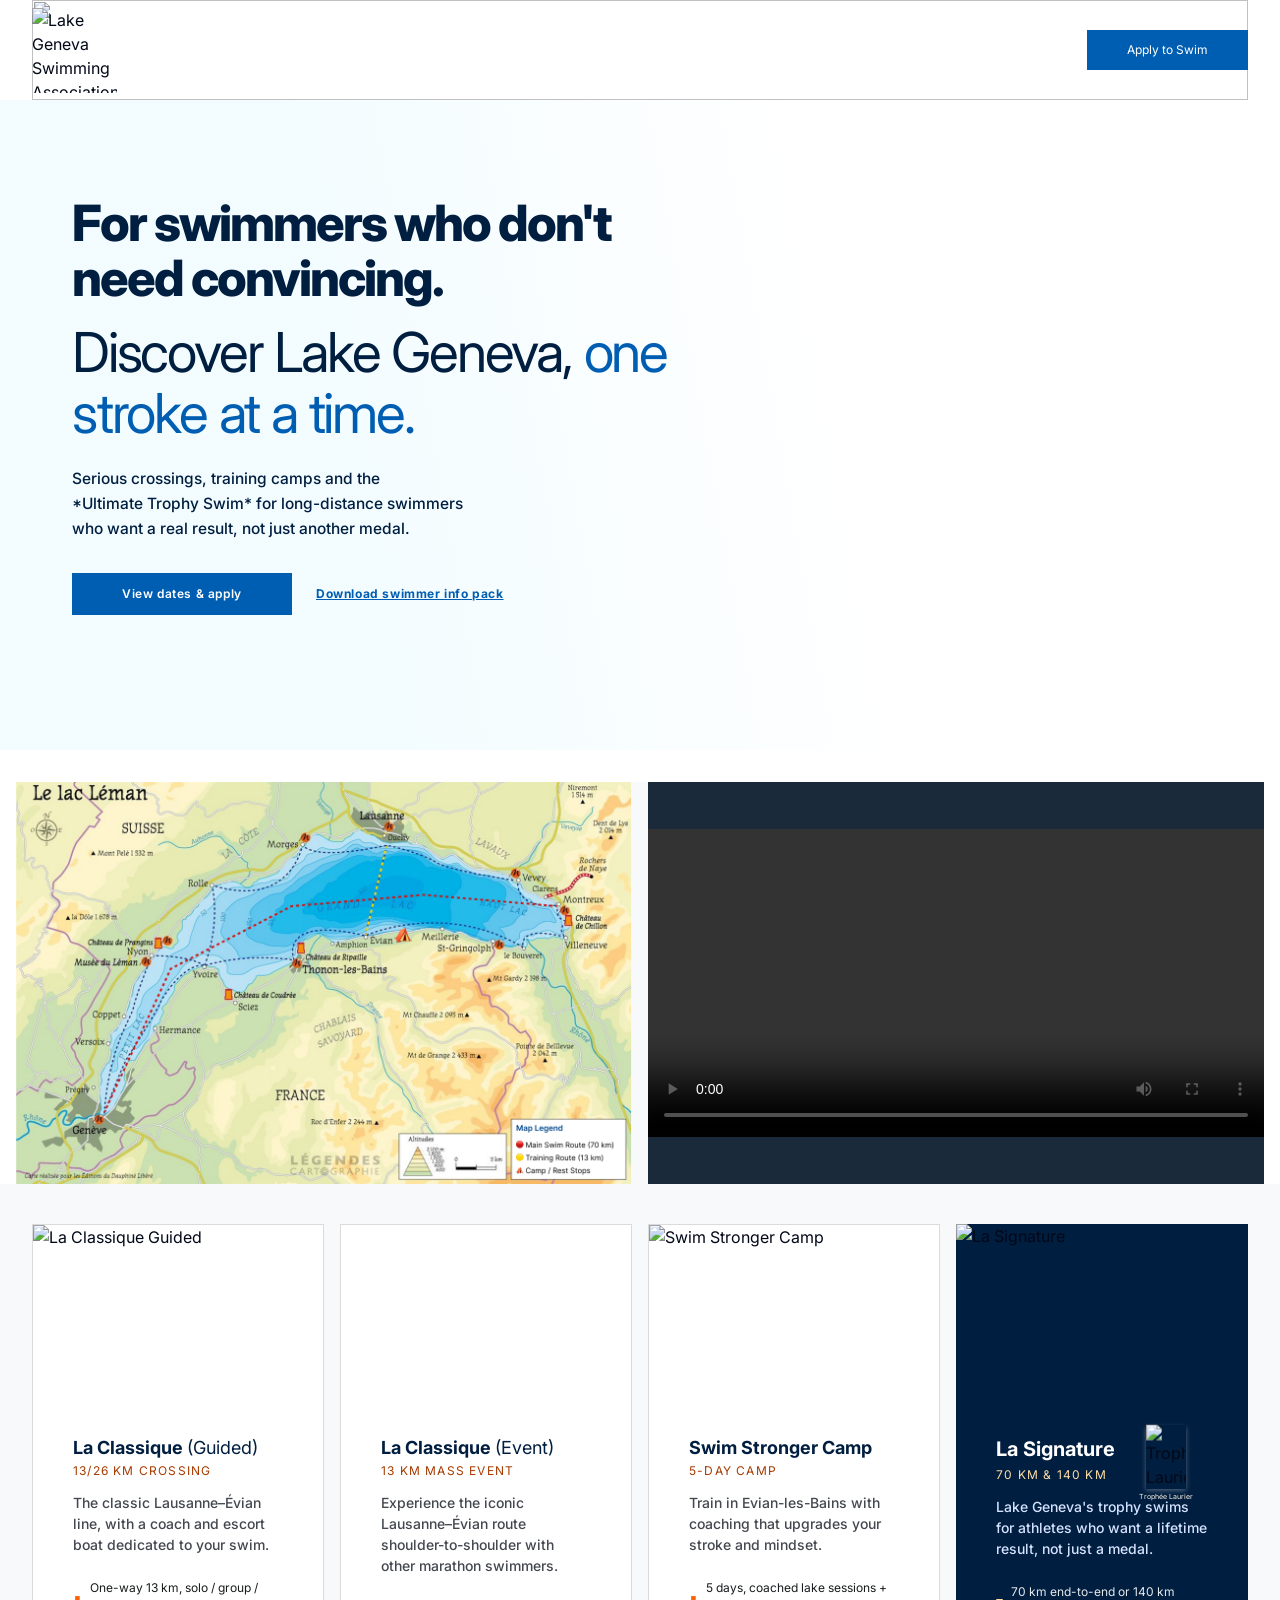
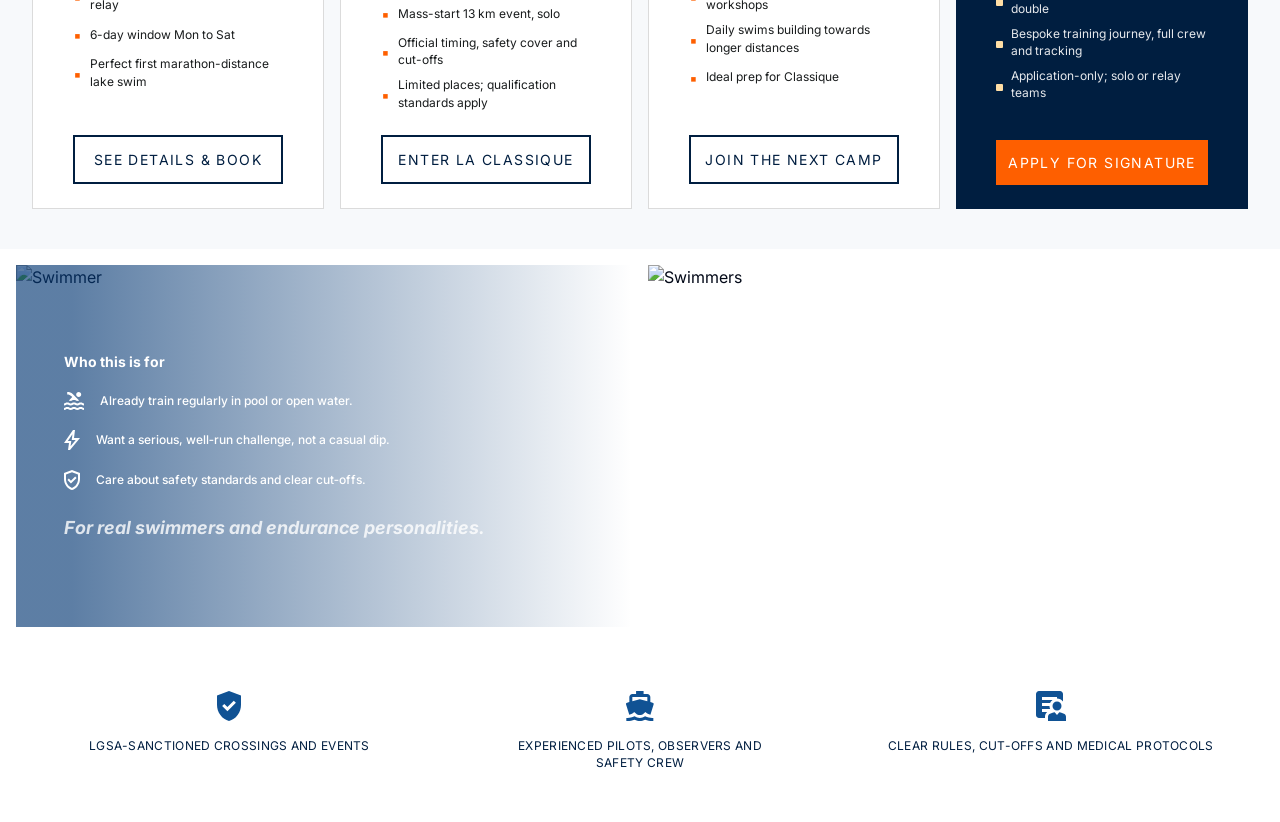
==== Landing Page 2/index.html @ cb20d9d4 "Add files via upload This commit includes all related files and assets to 2nd Landing page." ====
<!DOCTYPE html>
<html lang="en">

<head>
    <meta charset="UTF-8">
    <meta name="viewport" content="width=device-width, initial-scale=1.0">
    <title>Landing Page 2</title>
    <link rel="stylesheet" href="style.css">
</head>

<body>
    <div id="root">
        <div role="region" aria-label="Notifications (F8)" tabindex="-1" style="pointer-events: none;">
            <ol tabindex="-1"
                class="fixed top-0 z-[100] flex max-h-screen w-full flex-col-reverse p-4 sm:bottom-0 sm:right-0 sm:top-auto sm:flex-col md:max-w-[420px]">
            </ol>
        </div>
        <section aria-label="Notifications alt+T" tabindex="-1" aria-live="polite" aria-relevant="additions text"
            aria-atomic="false"></section>
        <div class="font-inter min-h-screen bg-white"
            style="font-family: Inter, -apple-system, Roboto, Helvetica, sans-serif;">
            <header class="relative h-[100px] overflow-hidden header_main"><img
                    src="https://api.builder.io/api/v1/image/assets/TEMP/c23f7e8172fa2a5ea082ec764eb03c2306e6fa22?width=2560"
                    alt="" class="absolute inset-0 w-full h-full object-cover object-center">
                <div class="relative z-10 h-full max-w-[1280px] mx-auto flex items-center justify-between"><img
                        src="https://api.builder.io/api/v1/image/assets/TEMP/f5c1843435f9fef159a7f1d1badbec2db15dd271?width=170"
                        alt="Lake Geneva Swimming Association" class="h-[85px] w-[85px] object-contain"><a href="#apply"
                        class="bg-[#005EB2] text-white text-xs font-normal px-6 py-3 inline-flex items-center justify-center hover:bg-[#004a8f] transition-colors apply_to_swim_button">Apply
                        to Swim</a></div>
            </header>
            <section class="relative overflow-hidden section_main">
                <!-- <img
                    src="https://api.builder.io/api/v1/image/assets/TEMP/d6a43cac37138cd46c326608f027eb042fee2b43?width=2564"
                    alt="" class="absolute inset-0 w-full h-full object-cover object-center"> -->
                <div class="absolute inset-0 section_main_gradient">
                </div>
                <div
                    class="relative z-10 max-w-[1280px] mx-right-auto px-6 sm:px-10 h-full flex flex-col justify-center py-16">
                    <div class="max-w-[620px]">
                        <h1 class="text-[#001E40] font-extrabold leading-[1.1] tracking-[-0.04em] mb-4 top_heading">For swimmers who don't need convincing.</h1>
                        <h2 class="font-normal leading-[1.1] tracking-[-0.04em] mb-6 top_header_02"
                            ><span class="text-[#001E40]">Discover Lake
                                Geneva,
                            </span><span class="text-[#005EB2]">one stroke at a time.</span></h2>
                        <p class="text-[#001E40] font-medium leading-[1.6] max-w-[576px] mb-8 top_heading_03">Serious crossings, training camps and the <br>
                            *Ultimate Trophy Swim* for long-distance swimmers <br> who want a real result, not just another
                            medal.</p>
                        <div class="flex flex-wrap items-center gap-x-6 gap-y-3 top_heading_04"><a href="#events"
                                class="bg-[#005EB2] text-white font-semibold tracking-[0.05em] text-[14px] px-12 py-3 inline-flex items-center justify-center hover:bg-[#004a8f] transition-colors veiw_date_button"
                                >View dates &amp; apply</a><a href="#info"
                                class="text-[#005EB2] font-bold text-[14px] tracking-[0.05em] underline hover:text-[#004a8f] transition-colors">Download
                                swimmer info pack</a></div>
                    </div>
                </div>
            </section>
            <section class="bg-[#F7F9FB] section_02">
                <div class="grid grid-cols-1 md:grid-cols-2 section_02_box">
                    <div class="relative overflow-hidden section_03" style="aspect-ratio: 112 / 73;">
                        <!-- <img
                            src="https://api.builder.io/api/v1/image/assets/TEMP/05bf68c39da40cdcd722cc5c41c38d37e66b6e35?width=1252"
                            alt="Lake Geneva map" class="w-full h-full object-cover"> -->
                        <!-- <div class="absolute bottom-4 right-4 bg-white p-2 text-[8px] leading-[1.6]">
                            <p class="text-[#00478D] font-semibold text-[8px] mb-0.5">Map Legend</p>
                            <p class="text-black text-[8px]">🔴 Main Swim Route (70 km) 🟡 Training Route (13 km) ⛺ Camp
                                / Rest Stops</p>
                        </div> -->
                    </div>
                    <div class="relative overflow-hidden bg-[#1a2a3a]" style="aspect-ratio: 112 / 73;">
                        <!-- <img
                            src="https://api.builder.io/api/v1/image/assets/TEMP/373e9d958acbe3883fe460c0f4a76512f4ee4ae2?width=1256"
                            alt="Video preview" class="w-full h-full object-cover opacity-70"> -->
                        <div class="absolute inset-0 flex items-center justify-center">
                            <video controls width="100%;">
                                <source src="DJI_0004.MP4" type="video/mp4">
                                Your browser does not support video.
                            </video>
                            <!-- <p class="text-white text-xs">video will get uploaded here</p> -->
                        </div>
                    </div>
                </div>
            </section>
            <section id="events" class="bg-[#F7F9FB] py-10 px-4 sm:px-6 lg:px-8">
                <div class="max-w-[1280px] mx-auto grid grid-cols-1 sm:grid-cols-2 lg:grid-cols-4 gap-4">
                    <div class="bg-white border border-[#DBDBDB] flex flex-col">
                        <div class="overflow-hidden" style="height: 192px;"><img
                                src="https://api.builder.io/api/v1/image/assets/TEMP/be0907ba014fb3b227835b7de31dc0f5631b23ae?width=560"
                                alt="La Classique Guided" class="w-full h-full object-cover"></div>
                        <div class="flex flex-col flex-1 px-6 pt-5 pb-0">
                            <h3 class="text-[#001E40] text-[20px] leading-[1.56] mb-1"><span class="font-bold">La
                                    Classique </span><span class="font-normal">(Guided) </span></h3>
                            <p class="text-[#A63B00] text-[12px] font-normal tracking-[0.1em] uppercase mb-3">13/26 KM
                                CROSSING</p>
                            <p class="text-[#43474F] text-[16px] font-medium leading-[1.5] mb-6">The classic
                                Lausanne–Évian line, with a coach and escort boat dedicated to your swim.</p>
                            <ul class="space-y-2 mb-0">
                                <li class="flex items-start gap-2 items-center"><span
                                        class="text-[#FE5F00] mt-0.5 shrink-0">▪</span><span
                                        class="text-[#191C1D] text-[14px] leading-[1.43]">One-way 13 km, solo / group /
                                        relay</span></li>
                                <li class="flex items-start gap-2 items-center"><span
                                        class="text-[#FE5F00] mt-0.5 shrink-0">▪</span><span
                                        class="text-[#191C1D] text-[14px] leading-[1.43]">6-day window Mon to Sat</span>
                                </li>
                                <li class="flex items-start gap-2 items-center"><span
                                        class="text-[#FE5F00] mt-0.5 shrink-0">▪</span><span
                                        class="text-[#191C1D] text-[14px] leading-[1.43]">Perfect first
                                        marathon-distance lake swim</span></li>
                            </ul>
                        </div>
                        <div class="px-6 pb-6 pt-6"><button
                                class="w-full border-2 border-[#001E40] text-[#001E40] text-[16px] tracking-[0.1em] uppercase py-3 hover:bg-[#001E40] hover:text-white transition-colors">SEE
                                DETAILS &amp; BOOK</button></div>
                    </div>
                    <div class="bg-white border border-[#DBDBDB] flex flex-col">
                        <div class="overflow-hidden container_02" style="height: 192px;">
                            <!-- <img
                                src="https://api.builder.io/api/v1/image/assets/TEMP/f4f9b4a93ed0b3f85eaea2b04da21d13ee7114ec?width=560"
                                alt="La Classique Event" class="w-full h-full object-cover"> -->
                        </div>
                        <div class="flex flex-col flex-1 px-6 pt-5 pb-0">
                            <h3 class="text-[#001E40] text-[20px] leading-[1.56] mb-1"><span class="font-bold">La
                                    Classique </span><span class="font-normal">(Event)</span></h3>
                            <p class="text-[#A63B00] text-[12px] font-normal tracking-[0.1em] uppercase mb-3">13 KM MASS
                                EVENT</p>
                            <p class="text-[#43474F] text-[16px] font-medium leading-[1.5] mb-6">Experience the iconic
                                Lausanne–Évian route shoulder-to-shoulder with other marathon swimmers.</p>
                            <ul class="space-y-2 mb-0">
                                <li class="flex items-start gap-2 items-center"><span
                                        class="text-[#FE5F00] mt-0.5 shrink-0">▪</span><span
                                        class="text-[#191C1D] text-[14px] leading-[1.43]">Mass-start 13 km event,
                                        solo</span></li>
                                <li class="flex items-start gap-2 items-center"><span
                                        class="text-[#FE5F00] mt-0.5 shrink-0">▪</span><span
                                        class="text-[#191C1D] text-[14px] leading-[1.43]">Official timing, safety cover
                                        and cut-offs</span></li>
                                <li class="flex items-start gap-2 items-center"><span
                                        class="text-[#FE5F00] mt-0.5 shrink-0">▪</span><span
                                        class="text-[#191C1D] text-[14px] leading-[1.43]">Limited places; qualification
                                        standards apply</span></li>
                            </ul>
                        </div>
                        <div class="px-6 pb-6 pt-6"><button
                                class="w-full border-2 border-[#001E40] text-[#001E40] text-[16px] tracking-[0.1em] uppercase py-3 hover:bg-[#001E40] hover:text-white transition-colors">ENTER
                                LA CLASSIQUE</button></div>
                    </div>
                    <div class="bg-white border border-[#DBDBDB] flex flex-col">
                        <div class="overflow-hidden" style="height: 192px;"><img
                                src="https://api.builder.io/api/v1/image/assets/TEMP/e1765c96c9f815784cec55c395467b8539de95d6?width=560"
                                alt="Swim Stronger Camp" class="w-full h-full object-cover"></div>
                        <div class="flex flex-col flex-1 px-6 pt-5 pb-0">
                            <h3 class="text-[#001E40] text-[20px] font-bold leading-[1.56] mb-1">Swim Stronger Camp</h3>
                            <p class="text-[#A63B00] text-[12px] font-normal tracking-[0.1em] uppercase mb-3">5-DAY CAMP
                            </p>
                            <p class="text-[#43474F] text-[16px] font-medium leading-[1.5] mb-6">Train in
                                Evian-les-Bains with coaching that upgrades your stroke and mindset.</p>
                            <ul class="space-y-2 mb-0">
                                <li class="flex items-start gap-2 items-center"><span
                                        class="text-[#FE5F00] mt-0.5 shrink-0">▪</span><span
                                        class="text-[#191C1D] text-[14px] leading-[1.43]">5 days, coached lake sessions
                                        + workshops</span></li>
                                <li class="flex items-start gap-2 items-center"><span
                                        class="text-[#FE5F00] mt-0.5 shrink-0">▪</span><span
                                        class="text-[#191C1D] text-[14px] leading-[1.43]">Daily swims building towards
                                        longer distances</span></li>
                                <li class="flex items-start gap-2 items-center"><span
                                        class="text-[#FE5F00] mt-0.5 shrink-0">▪</span><span
                                        class="text-[#191C1D] text-[14px] leading-[1.43]">Ideal prep for
                                        Classique</span></li>
                            </ul>
                        </div>
                        <div class="px-6 pb-6 pt-6"><button
                                class="w-full border-2 border-[#001E40] text-[#001E40] text-[16px] tracking-[0.1em] uppercase py-3 hover:bg-[#001E40] hover:text-white transition-colors">JOIN
                                THE NEXT CAMP</button></div>
                    </div>
                    <div class="bg-[#001E40] flex flex-col relative">
                        <div class="overflow-hidden" style="height: 192px;"><img
                                src="https://api.builder.io/api/v1/image/assets/TEMP/2f84ff1ada2219a098716a5659033db5b1ff4446?width=564"
                                alt="La Signature" class="w-full h-full object-cover"></div>
                        <div class="absolute top-[192px] right-6 -translate-y-1/2 flex flex-col items-center fourth_col"><img
                                src="https://api.builder.io/api/v1/image/assets/TEMP/a458ac5d6836dbe8c72c1bbefe8d00f6ae8655a9?width=115"
                                alt="Trophée Laurier" class="w-[58px] h-[77px] object-contain"
                                style="box-shadow: rgba(255, 255, 255, 0.32) 0px 2px 5px 0px;"><span
                                class="text-[#FFF6E4] text-[9px] leading-[1.1] mt-1 text-center trophee_logo">Trophée Laurier</span>
                        </div>
                        <div class="flex flex-col flex-1 px-6 pt-5 pb-0">
                            <h3 class="text-white text-[24px] font-bold leading-[1.3] mb-1">La Signature</h3>
                            <p class="text-[#FFDEA5] text-[12px] font-normal tracking-[0.1em] uppercase mb-3">70 KM
                                &amp; 140 KM</p>
                            <p class="text-[#D5E3FF] text-[16px] font-medium leading-[1.5] mb-6">Lake Geneva's trophy
                                swims for athletes who want a lifetime result, not just a medal.</p>
                            <ul class="space-y-2 mb-0">
                                <li class="flex items-start gap-2 items-center"><span
                                        class="w-[7px] h-[7px] rounded-[1px] bg-[#FFDEA5] shrink-0 mt-1.5"></span><span
                                        class="text-white/90 text-[14px] leading-[1.43]">70 km end-to-end or 140 km
                                        double</span></li>
                                <li class="flex items-start gap-2 items-center"><span
                                        class="w-[7px] h-[7px] rounded-[1px] bg-[#FFDEA5] shrink-0 mt-1.5"></span><span
                                        class="text-white/90 text-[14px] leading-[1.43]">Bespoke training journey, full
                                        crew and tracking</span></li>
                                <li class="flex items-start gap-2 items-center"><span
                                        class="w-[7px] h-[7px] rounded-[1px] bg-[#FFDEA5] shrink-0 mt-1.5"></span><span
                                        class="text-white/90 text-[14px] leading-[1.43]">Application-only; solo or relay
                                        teams</span></li>
                            </ul>
                        </div>
                        <div class="px-6 pb-6 pt-6"><button
                                class="w-full bg-[#FE5F00] text-white text-[16px] tracking-[0.1em] uppercase py-3 hover:bg-[#e05300] transition-colors">APPLY
                                FOR SIGNATURE</button></div>
                    </div>
                </div>
            </section>
            <section class="grid grid-cols-1 md:grid-cols-2 section_03_box">
                <div class="relative overflow-hidden" style="min-height: 362px;"><img
                        src="https://api.builder.io/api/v1/image/assets/TEMP/ece8e110bd372442407257cccda6bd8f7d830321?width=1252"
                        alt="Swimmer" class="absolute inset-0 w-full h-full object-cover">
                    <div class="absolute inset-0"
                        style="background: linear-gradient(90deg, rgba(6, 57, 116, 0.65) 9.02%, rgba(255, 255, 255, 0) 100%);">
                    </div>
                    <div class="relative z-10 p-10 md:p-12 flex flex-col justify-center h-full"
                        style="min-height: 362px;">
                        <h2 class="text-white text-[16px] font-bold leading-[1.5] mb-5">Who this is for</h2>
                        <ul class="space-y-5 mb-6">
                            <li class="flex items-center gap-4 items-center"><svg width="20" height="18" viewBox="0 0 20 18"
                                    fill="none" xmlns="http://www.w3.org/2000/svg" class="shrink-0">
                                    <path
                                        d="M0 18V16C0.633333 16 1.10833 15.8333 1.425 15.5C1.74167 15.1667 2.36667 15 3.3 15C4.23333 15 4.875 15.1667 5.225 15.5C5.575 15.8333 6.05 16 6.65 16C7.25 16 7.725 15.8333 8.075 15.5C8.425 15.1667 9.06667 15 10 15C10.9333 15 11.575 15.1667 11.925 15.5C12.275 15.8333 12.75 16 13.35 16C13.95 16 14.425 15.8333 14.775 15.5C15.125 15.1667 15.7667 15 16.7 15C17.6333 15 18.2583 15.1667 18.575 15.5C18.8917 15.8333 19.3667 16 20 16V18C19.0167 18 18.3708 17.8333 18.0625 17.5C17.7542 17.1667 17.3 17 16.7 17C16.1 17 15.625 17.1667 15.275 17.5C14.925 17.8333 14.2833 18 13.35 18C12.4167 18 11.775 17.8333 11.425 17.5C11.075 17.1667 10.6 17 10 17C9.4 17 8.925 17.1667 8.575 17.5C8.225 17.8333 7.58333 18 6.65 18C5.71667 18 5.075 17.8333 4.725 17.5C4.375 17.1667 3.9 17 3.3 17C2.7 17 2.24583 17.1667 1.9375 17.5C1.62917 17.8333 0.983333 18 0 18ZM0 13.5V11.5C0.633333 11.5 1.10833 11.3333 1.425 11C1.74167 10.6667 2.36667 10.5 3.3 10.5C4.23333 10.5 4.87917 10.6667 5.2375 11C5.59583 11.3333 6.06667 11.5 6.65 11.5C7.25 11.5 7.725 11.3333 8.075 11C8.425 10.6667 9.06667 10.5 10 10.5C10.9333 10.5 11.575 10.6667 11.925 11C12.275 11.3333 12.75 11.5 13.35 11.5C13.95 11.5 14.425 11.3333 14.775 11C15.125 10.6667 15.7667 10.5 16.7 10.5C17.6333 10.5 18.2583 10.6667 18.575 11C18.8917 11.3333 19.3667 11.5 20 11.5V13.5C19.0167 13.5 18.3708 13.3333 18.0625 13C17.7542 12.6667 17.3 12.5 16.7 12.5C16.1 12.5 15.6375 12.6667 15.3125 13C14.9875 13.3333 14.3333 13.5 13.35 13.5C12.4 13.5 11.7542 13.3333 11.4125 13C11.0708 12.6667 10.6 12.5 10 12.5C9.36667 12.5 8.89583 12.6667 8.5875 13C8.27917 13.3333 7.63333 13.5 6.65 13.5C5.66667 13.5 5.0125 13.3333 4.6875 13C4.3625 12.6667 3.9 12.5 3.3 12.5C2.7 12.5 2.24583 12.6667 1.9375 13C1.62917 13.3333 0.983333 13.5 0 13.5ZM4.9 8.4L8.225 5.075L7.225 4.075C6.675 3.525 6.09167 3.125 5.475 2.875C4.85833 2.625 4.1 2.5 3.2 2.5V0C4.45 0 5.48333 0.1375 6.3 0.4125C7.11667 0.6875 7.91667 1.21667 8.7 2L15.1 8.4C14.8167 8.58333 14.5417 8.72917 14.275 8.8375C14.0083 8.94583 13.7 9 13.35 9C12.75 9 12.275 8.83333 11.925 8.5C11.575 8.16667 10.9333 8 10 8C9.06667 8 8.425 8.16667 8.075 8.5C7.725 8.83333 7.25 9 6.65 9C6.3 9 5.99167 8.94583 5.725 8.8375C5.45833 8.72917 5.18333 8.58333 4.9 8.4ZM14.7 0C15.4 0 15.9917 0.245833 16.475 0.7375C16.9583 1.22917 17.2 1.81667 17.2 2.5C17.2 3.2 16.9583 3.79167 16.475 4.275C15.9917 4.75833 15.4 5 14.7 5C14 5 13.4083 4.75833 12.925 4.275C12.4417 3.79167 12.2 3.2 12.2 2.5C12.2 1.81667 12.4417 1.22917 12.925 0.7375C13.4083 0.245833 14 0 14.7 0Z"
                                        fill="white"></path>
                                </svg><span class="text-white text-[14px] font-medium leading-[1.43]">Already train
                                    regularly in pool or open water.</span></li>
                            <li class="flex items-center gap-4 items-center"><svg width="16" height="20" viewBox="0 0 16 20"
                                    fill="none" xmlns="http://www.w3.org/2000/svg" class="shrink-0">
                                    <path
                                        d="M6.55 16.2L11.725 10H7.725L8.45 4.325L3.825 11H7.3L6.55 16.2ZM4 20L5 13H0L9 0H11L10 8H16L6 20H4Z"
                                        fill="white"></path>
                                </svg><span class="text-white text-[14px] font-medium leading-[1.43]">Want a serious,
                                    well‑run challenge, not a casual dip.</span></li>
                            <li class="flex items-center gap-4 items-center"><svg width="16" height="20" viewBox="0 0 16 20"
                                    fill="none" xmlns="http://www.w3.org/2000/svg" class="shrink-0">
                                    <path
                                        d="M6.95 13.55L12.6 7.9L11.175 6.475L6.95 10.7L4.85 8.6L3.425 10.025L6.95 13.55ZM8 20C5.68333 19.4167 3.77083 18.0875 2.2625 16.0125C0.754167 13.9375 0 11.6333 0 9.1V3L8 0L16 3V9.1C16 11.6333 15.2458 13.9375 13.7375 16.0125C12.2292 18.0875 10.3167 19.4167 8 20ZM8 17.9C9.73333 17.35 11.1667 16.25 12.3 14.6C13.4333 12.95 14 11.1167 14 9.1V4.375L8 2.125L2 4.375V9.1C2 11.1167 2.56667 12.95 3.7 14.6C4.83333 16.25 6.26667 17.35 8 17.9Z"
                                        fill="white"></path>
                                </svg><span class="text-white text-[14px] font-medium leading-[1.43]">Care about safety
                                    standards and clear cut‑offs.</span></li>
                        </ul>
                        <p class="text-white text-[20px] font-bold italic opacity-80">For real swimmers and endurance
                            personalities.</p>
                    </div>
                </div>
                <div class="overflow-hidden" style="min-height: 362px;"><img
                        src="https://api.builder.io/api/v1/image/assets/TEMP/3f1d50c74c320f50c82b90b6acad6ff308eee3ea?width=1252"
                        alt="Swimmers" class="w-full h-full object-cover" style="min-height: 362px;"></div>
            </section>
            <section class="bg-white py-12 px-6">
                <div class="max-w-[1280px] mx-auto grid grid-cols-1 sm:grid-cols-3 gap-8">
                    <div class="flex flex-col items-center text-center gap-4 pb-5"><svg width="24" height="30"
                            viewBox="0 0 24 30" fill="none" xmlns="http://www.w3.org/2000/svg">
                            <path
                                d="M10.425 20.325L18.9 11.85L16.7625 9.7125L10.425 16.05L7.275 12.9L5.1375 15.0375L10.425 20.325ZM12 30C8.525 29.125 5.65625 27.1312 3.39375 24.0187C1.13125 20.9062 0 17.45 0 13.65V4.5L12 0L24 4.5V13.65C24 17.45 22.8688 20.9062 20.6063 24.0187C18.3438 27.1312 15.475 29.125 12 30Z"
                                fill="#105294"></path>
                        </svg>
                        <p class="text-[#001E40] text-[14px] uppercase tracking-wide leading-[1.43]">LGSA-SANCTIONED
                            CROSSINGS AND EVENTS</p>
                    </div>
                    <div class="flex flex-col items-center text-center gap-4"><svg width="28" height="30"
                            viewBox="0 0 28 30" fill="none" xmlns="http://www.w3.org/2000/svg">
                            <path
                                d="M1.53462 30H0.334615V27H1.53462C2.73462 27 3.87837 26.8688 4.96587 26.6063C6.05337 26.3438 7.27212 25.925 8.62212 25.35C9.57211 25.825 10.4034 26.2188 11.1159 26.5312C11.8284 26.8438 12.7346 27 13.8346 27C14.9346 27 15.8409 26.8438 16.5534 26.5312C17.2659 26.2188 18.0971 25.825 19.0471 25.35C20.3721 25.925 21.5909 26.3438 22.7034 26.6063C23.8159 26.8688 24.9721 27 26.1721 27H27.3346V30H26.1721C24.9471 30 23.7534 29.8875 22.5909 29.6625C21.4284 29.4375 20.2846 29.1 19.1596 28.65C18.1596 29.125 17.2471 29.4625 16.4221 29.6625C15.5971 29.8625 14.7346 29.9625 13.8346 29.9625C12.9346 29.9625 12.0784 29.8625 11.2659 29.6625C10.4534 29.4625 9.54712 29.125 8.54712 28.65C7.42212 29.1 6.27837 29.4375 5.11587 29.6625C3.95337 29.8875 2.75962 30 1.53462 30ZM13.8346 24C12.3346 24 11.0221 23.5 9.89712 22.5C8.77212 21.5 8.20962 21 8.20962 21C7.53462 21.675 6.77837 22.25 5.94087 22.725C5.10337 23.2 4.20962 23.5375 3.25962 23.7375L0.0721154 13.5C-0.0528846 13.075 -0.0153846 12.6875 0.184615 12.3375C0.384615 11.9875 0.697115 11.75 1.12212 11.625L3.33462 11.025V6C3.33462 5.175 3.62837 4.46875 4.21587 3.88125C4.80337 3.29375 5.50962 3 6.33462 3H10.0846V0H17.5846V3H21.3346C22.1596 3 22.8659 3.29375 23.4534 3.88125C24.0409 4.46875 24.3346 5.175 24.3346 6V11.025L26.5471 11.625C26.9721 11.75 27.2846 11.9875 27.4846 12.3375C27.6846 12.6875 27.7221 13.075 27.5971 13.5L24.4096 23.7375C23.4596 23.5375 22.5659 23.2 21.7284 22.725C20.8909 22.25 20.1346 21.675 19.4596 21C19.4596 21 18.8971 21.5 17.7721 22.5C16.6471 23.5 15.3346 24 13.8346 24ZM6.33462 10.2375L13.8346 8.25L21.3346 10.2375V6H6.33462V10.2375Z"
                                fill="#105294"></path>
                        </svg>
                        <p class="text-[#001E40] text-[14px] uppercase tracking-wide leading-[1.43]">Experienced PILOTS,
                            OBSERVERS AND<br> SAFETY CREW</p>
                    </div>
                    <div class="flex flex-col items-center text-center gap-4 pb-5"><svg width="30" height="30"
                            viewBox="0 0 30 30" fill="none" xmlns="http://www.w3.org/2000/svg">
                            <path
                                d="M21 19.5C19.75 19.5 18.6875 19.0625 17.8125 18.1875C16.9375 17.3125 16.5 16.25 16.5 15C16.5 13.75 16.9375 12.6875 17.8125 11.8125C18.6875 10.9375 19.75 10.5 21 10.5C22.25 10.5 23.3125 10.9375 24.1875 11.8125C25.0625 12.6875 25.5 13.75 25.5 15C25.5 16.25 25.0625 17.3125 24.1875 18.1875C23.3125 19.0625 22.25 19.5 21 19.5ZM12 30V25.65C12 25.125 12.125 24.6313 12.375 24.1688C12.625 23.7063 12.975 23.3375 13.425 23.0625C14.225 22.5875 15.0688 22.1938 15.9563 21.8813C16.8438 21.5688 17.75 21.3375 18.675 21.1875L21 24L23.325 21.1875C24.25 21.3375 25.15 21.5688 26.025 21.8813C26.9 22.1938 27.7375 22.5875 28.5375 23.0625C28.9875 23.3375 29.3438 23.7063 29.6063 24.1688C29.8688 24.6313 30 25.125 30 25.65V30H12ZM9 25.65V27H3C2.175 27 1.46875 26.7062 0.88125 26.1187C0.29375 25.5312 0 24.825 0 24V3C0 2.175 0.29375 1.46875 0.88125 0.88125C1.46875 0.29375 2.175 0 3 0H24C24.825 0 25.5312 0.29375 26.1187 0.88125C26.7062 1.46875 27 2.175 27 3V10.5C26.225 9.525 25.35 8.78125 24.375 8.26875C23.4 7.75625 22.275 7.5 21 7.5V6H6V9H16.5C16 9.4 15.55 9.85 15.15 10.35C14.75 10.85 14.4125 11.4 14.1375 12H6V15H13.5C13.5 15.525 13.5562 16.0375 13.6687 16.5375C13.7812 17.0375 13.9375 17.525 14.1375 18H6V21H11.175C10.5 21.575 9.96875 22.2687 9.58125 23.0812C9.19375 23.8937 9 24.75 9 25.65Z"
                                fill="#105294"></path>
                        </svg>
                        <p class="text-[#001E40] text-[14px] uppercase tracking-wide leading-[1.43]">CLEAR RULES,
                            CUT-OFFS AND MEDICAL PROTOCOLS</p>
                    </div>
                </div>
            </section>
        </div>
    </div>
</body>

</html>
---- Landing Page 2/style.css ----
@import "https://fonts.googleapis.com/css2?family=Inter:wght@400;600;700;800&display=swap";

*,
:before,
:after,
::backdrop {
    --tw-border-spacing-x: 0;
    --tw-border-spacing-y: 0;
    --tw-translate-x: 0;
    --tw-translate-y: 0;
    --tw-rotate: 0;
    --tw-skew-x: 0;
    --tw-skew-y: 0;
    --tw-scale-x: 1;
    --tw-scale-y: 1;
    --tw-pan-x: ;
    --tw-pan-y: ;
    --tw-pinch-zoom: ;
    --tw-scroll-snap-strictness: proximity;
    --tw-gradient-from-position: ;
    --tw-gradient-via-position: ;
    --tw-gradient-to-position: ;
    --tw-ordinal: ;
    --tw-slashed-zero: ;
    --tw-numeric-figure: ;
    --tw-numeric-spacing: ;
    --tw-numeric-fraction: ;
    --tw-ring-inset: ;
    --tw-ring-offset-width: 0px;
    --tw-ring-offset-color: #fff;
    --tw-ring-color: #3b82f680;
    --tw-ring-offset-shadow: 0 0 #0000;
    --tw-ring-shadow: 0 0 #0000;
    --tw-shadow: 0 0 #0000;
    --tw-shadow-colored: 0 0 #0000;
    --tw-blur: ;
    --tw-brightness: ;
    --tw-contrast: ;
    --tw-grayscale: ;
    --tw-hue-rotate: ;
    --tw-invert: ;
    --tw-saturate: ;
    --tw-sepia: ;
    --tw-drop-shadow: ;
    --tw-backdrop-blur: ;
    --tw-backdrop-brightness: ;
    --tw-backdrop-contrast: ;
    --tw-backdrop-grayscale: ;
    --tw-backdrop-hue-rotate: ;
    --tw-backdrop-invert: ;
    --tw-backdrop-opacity: ;
    --tw-backdrop-saturate: ;
    --tw-backdrop-sepia: ;
    --tw-contain-size: ;
    --tw-contain-layout: ;
    --tw-contain-paint: ;
    --tw-contain-style:
}

*,
:before,
:after {
    box-sizing: border-box;
    border: 0 solid #e5e7eb
}

:before,
:after {
    --tw-content: ""
}

html,
:host {
    -webkit-text-size-adjust: 100%;
    tab-size: 4;
    font-feature-settings: normal;
    font-variation-settings: normal;
    -webkit-tap-highlight-color: transparent;
    font-family: ui-sans-serif, system-ui, sans-serif, Apple Color Emoji, Segoe UI Emoji, Segoe UI Symbol, Noto Color Emoji;
    line-height: 1.5
}

body {
    line-height: inherit;
    margin: 0
}

hr {
    height: 0;
    color: inherit;
    border-top-width: 1px
}

abbr:where([title]) {
    -webkit-text-decoration: underline dotted;
    text-decoration: underline dotted
}

h1,
h2,
h3,
h4,
h5,
h6 {
    font-size: inherit;
    font-weight: inherit
}

a {
    color: inherit;
    -webkit-text-decoration: inherit;
    text-decoration: inherit
}

b,
strong {
    font-weight: bolder
}

code,
kbd,
samp,
pre {
    font-feature-settings: normal;
    font-variation-settings: normal;
    font-family: ui-monospace, SFMono-Regular, Menlo, Monaco, Consolas, Liberation Mono, Courier New, monospace;
    font-size: 1em
}

small {
    font-size: 80%
}

sub,
sup {
    vertical-align: baseline;
    font-size: 75%;
    line-height: 0;
    position: relative
}

sub {
    bottom: -.25em
}

sup {
    top: -.5em
}

table {
    text-indent: 0;
    border-color: inherit;
    border-collapse: collapse
}

button,
input,
optgroup,
select,
textarea {
    font-feature-settings: inherit;
    font-variation-settings: inherit;
    font-family: inherit;
    font-size: 100%;
    font-weight: inherit;
    line-height: inherit;
    letter-spacing: inherit;
    color: inherit;
    margin: 0;
    padding: 0
}

button,
select {
    text-transform: none
}

button,
input:where([type=button]),
input:where([type=reset]),
input:where([type=submit]) {
    -webkit-appearance: button;
    background-color: #0000;
    background-image: none
}

:-moz-focusring {
    outline: auto
}

:-moz-ui-invalid {
    box-shadow: none
}

progress {
    vertical-align: baseline
}

::-webkit-inner-spin-button {
    height: auto
}

::-webkit-outer-spin-button {
    height: auto
}

[type=search] {
    -webkit-appearance: textfield;
    outline-offset: -2px
}

::-webkit-search-decoration {
    -webkit-appearance: none
}

::-webkit-file-upload-button {
    -webkit-appearance: button;
    font: inherit
}

summary {
    display: list-item
}

blockquote,
dl,
dd,
h1,
h2,
h3,
h4,
h5,
h6,
hr,
figure,
p,
pre {
    margin: 0
}

fieldset {
    margin: 0;
    padding: 0
}

legend {
    padding: 0
}

ol,
ul,
menu {
    margin: 0;
    padding: 0;
    list-style: none
}

dialog {
    padding: 0
}

textarea {
    resize: vertical
}

input::-moz-placeholder {
    opacity: 1;
    color: #9ca3af
}

textarea::-moz-placeholder {
    opacity: 1;
    color: #9ca3af
}

input::placeholder,
textarea::placeholder {
    opacity: 1;
    color: #9ca3af
}

button,
[role=button] {
    cursor: pointer
}

:disabled {
    cursor: default
}

img,
svg,
video,
canvas,
audio,
iframe,
embed,
object {
    vertical-align: middle;
    display: block
}

img,
video {
    max-width: 100%;
    height: auto
}

[hidden]:where(:not([hidden=until-found])) {
    display: none
}

:root {
    --background: 0 0% 100%;
    --foreground: 222.2 84% 4.9%;
    --card: 0 0% 100%;
    --card-foreground: 222.2 84% 4.9%;
    --popover: 0 0% 100%;
    --popover-foreground: 222.2 84% 4.9%;
    --primary: 211 100% 35%;
    --primary-foreground: 0 0% 100%;
    --secondary: 210 40% 96.1%;
    --secondary-foreground: 222.2 47.4% 11.2%;
    --muted: 210 40% 96.1%;
    --muted-foreground: 215.4 16.3% 46.9%;
    --accent: 210 40% 96.1%;
    --accent-foreground: 222.2 47.4% 11.2%;
    --destructive: 0 84.2% 60.2%;
    --destructive-foreground: 210 40% 98%;
    --border: 214.3 31.8% 91.4%;
    --input: 214.3 31.8% 91.4%;
    --ring: 222.2 84% 4.9%;
    --radius: .5rem;
    --sidebar-background: 0 0% 98%;
    --sidebar-foreground: 240 5.3% 26.1%;
    --sidebar-primary: 240 5.9% 10%;
    --sidebar-primary-foreground: 0 0% 98%;
    --sidebar-accent: 240 4.8% 95.9%;
    --sidebar-accent-foreground: 240 5.9% 10%;
    --sidebar-border: 220 13% 91%;
    --sidebar-ring: 217.2 91.2% 59.8%
}

.dark {
    --background: 222.2 84% 4.9%;
    --foreground: 210 40% 98%;
    --card: 222.2 84% 4.9%;
    --card-foreground: 210 40% 98%;
    --popover: 222.2 84% 4.9%;
    --popover-foreground: 210 40% 98%;
    --primary: 210 40% 98%;
    --primary-foreground: 222.2 47.4% 11.2%;
    --secondary: 217.2 32.6% 17.5%;
    --secondary-foreground: 210 40% 98%;
    --muted: 217.2 32.6% 17.5%;
    --muted-foreground: 215 20.2% 65.1%;
    --accent: 217.2 32.6% 17.5%;
    --accent-foreground: 210 40% 98%;
    --destructive: 0 62.8% 30.6%;
    --destructive-foreground: 210 40% 98%;
    --border: 217.2 32.6% 17.5%;
    --input: 217.2 32.6% 17.5%;
    --ring: 212.7 26.8% 83.9%;
    --sidebar-background: 240 5.9% 10%;
    --sidebar-foreground: 240 4.8% 95.9%;
    --sidebar-primary: 224.3 76.3% 48%;
    --sidebar-primary-foreground: 0 0% 100%;
    --sidebar-accent: 240 3.7% 15.9%;
    --sidebar-accent-foreground: 240 4.8% 95.9%;
    --sidebar-border: 240 3.7% 15.9%;
    --sidebar-ring: 217.2 91.2% 59.8%
}

* {
    border-color: hsl(var(--border))
}

body {
    background-color: hsl(var(--background));
    color: hsl(var(--foreground))
}

:where(p, span, li, h1, h2, h3, h4, h5, h6, a, button, label, td, th) {
    overflow-wrap: anywhere;
    word-break: break-word
}

pre,
code {
    white-space: pre;
    overflow-x: auto
}

.sr-only {
    clip: rect(0, 0, 0, 0);
    white-space: nowrap;
    border-width: 0;
    width: 1px;
    height: 1px;
    margin: -1px;
    padding: 0;
    position: absolute;
    overflow: hidden
}

.pointer-events-none {
    pointer-events: none
}

.pointer-events-auto {
    pointer-events: auto
}

.visible {
    visibility: visible
}

.invisible {
    visibility: hidden
}

.fixed {
    position: fixed
}

.absolute {
    position: absolute
}

.relative {
    position: relative
}

.inset-0 {
    inset: 0
}

.inset-x-0 {
    left: 0;
    right: 0
}

.inset-y-0 {
    top: 0;
    bottom: 0
}

.-bottom-12 {
    bottom: -3rem
}

.-left-12 {
    left: -3rem
}

.-right-12 {
    right: -3rem
}

.-top-12 {
    top: -3rem
}

.bottom-0 {
    bottom: 0
}

.bottom-4 {
    bottom: 1rem
}

.left-0 {
    left: 0
}

.left-1 {
    left: .25rem
}

.left-1\/2 {
    left: 50%
}

.left-2 {
    left: .5rem
}

.left-\[50\%\] {
    left: 50%
}

.right-0 {
    right: 0
}

.right-1 {
    right: .25rem
}

.right-2 {
    right: .5rem
}

.right-3 {
    right: .75rem
}

.right-4 {
    right: 1rem
}

.right-6 {
    right: 1.5rem
}

.top-0 {
    top: 0
}

.top-1\.5 {
    top: .375rem
}

.top-1\/2 {
    top: 50%
}

.top-2 {
    top: .5rem
}

.top-3\.5 {
    top: .875rem
}

.top-4 {
    top: 1rem
}

.top-\[192px\] {
    top: 233px;
    left: 190px;
}

.top-\[1px\] {
    top: 1px
}

.top-\[50\%\] {
    top: 50%
}

.top-\[60\%\] {
    top: 60%
}

.top-full {
    top: 100%
}

.z-10 {
    z-index: 10
}

.z-20 {
    z-index: 20
}

.z-50 {
    z-index: 50
}

.z-\[100\] {
    z-index: 100
}

.z-\[1\] {
    z-index: 1
}

.-mx-1 {
    margin-left: -.25rem;
    margin-right: -.25rem
}

.mx-2 {
    margin-left: .5rem;
    margin-right: .5rem
}

.mx-3\.5 {
    margin-left: .875rem;
    margin-right: .875rem
}

.mx-auto {
    margin-left: auto;
    margin-right: auto
}

.mx-right-auto {
    margin-right: auto;
}

.my-0\.5 {
    margin-top: .125rem;
    margin-bottom: .125rem
}

.my-1 {
    margin-top: .25rem;
    margin-bottom: .25rem
}

.-ml-4 {
    margin-left: -1rem
}

.-mt-4 {
    margin-top: -1rem
}

.mb-0 {
    margin-bottom: 0
}

.mb-0\.5 {
    margin-bottom: .125rem
}

.mb-1 {
    margin-bottom: .25rem
}

.mb-3 {
    margin-bottom: .75rem
}

.mb-4 {
    margin-bottom: 1rem
}

.mb-5 {
    margin-bottom: 1.25rem
}

.mb-6 {
    margin-bottom: 1.5rem
}

.mb-8 {
    margin-bottom: 2rem
}

.ml-1 {
    margin-left: .25rem
}

.ml-auto {
    margin-left: auto
}

.mr-2 {
    margin-right: .5rem
}

.mt-0\.5 {
    margin-top: .125rem
}

.mt-1 {
    margin-top: .25rem
}

.mt-1\.5 {
    margin-top: .375rem
}

.mt-2 {
    margin-top: .5rem
}

.mt-24 {
    margin-top: 6rem
}

.mt-4 {
    margin-top: 1rem
}

.mt-auto {
    margin-top: auto
}

.block {
    display: block
}

.flex {
    display: flex
}

.inline-flex {
    display: inline-flex
}

.table {
    display: table
}

.grid {
    display: grid
}

.hidden {
    display: none
}

.aspect-square {
    aspect-ratio: 1
}

.aspect-video {
    aspect-ratio: 16/9
}

.size-4 {
    width: 1rem;
    height: 1rem
}

.h-1\.5 {
    height: .375rem
}

.h-10 {
    height: 2.5rem
}

.h-11 {
    height: 2.75rem
}

.h-12 {
    height: 3rem
}

.h-2 {
    height: .5rem
}

.h-2\.5 {
    height: .625rem
}

.h-3 {
    height: .75rem
}

.h-3\.5 {
    height: .875rem
}

.h-4 {
    height: 1rem
}

.h-5 {
    height: 1.25rem
}

.h-6 {
    height: 1.5rem
}

.h-7 {
    height: 1.75rem
}

.h-8 {
    height: 2rem
}

.h-9 {
    height: 2.25rem
}

.h-\[100px\] {
    height: 100px
}

.h-\[1px\] {
    height: 1px
}

.h-\[77px\] {
    height: 77px
}

.h-\[7px\] {
    height: 7px
}

.h-\[85px\] {
    height: 85px
}

.h-\[var\(--radix-navigation-menu-viewport-height\)\] {
    height: var(--radix-navigation-menu-viewport-height)
}

.h-\[var\(--radix-select-trigger-height\)\] {
    height: var(--radix-select-trigger-height)
}

.h-auto {
    height: auto
}

.h-full {
    height: 100%
}

.h-px {
    height: 1px
}

.h-svh {
    height: 100svh
}

.max-h-96 {
    max-height: 24rem
}

.max-h-\[300px\] {
    max-height: 300px
}

.max-h-screen {
    max-height: 100vh
}

.min-h-0 {
    min-height: 0
}

.min-h-\[80px\] {
    min-height: 80px
}

.min-h-screen {
    min-height: 100vh
}

.min-h-svh {
    min-height: 100svh
}

.w-0 {
    width: 0
}

.w-1 {
    width: .25rem
}

.w-10 {
    width: 2.5rem
}

.w-11 {
    width: 2.75rem
}

.w-2 {
    width: .5rem
}

.w-2\.5 {
    width: .625rem
}

.w-3 {
    width: .75rem
}

.w-3\.5 {
    width: .875rem
}

.w-3\/4 {
    width: 75%
}

.w-4 {
    width: 1rem
}

.w-5 {
    width: 1.25rem
}

.w-64 {
    width: 16rem
}

.w-7 {
    width: 1.75rem
}

.w-72 {
    width: 18rem
}

.w-8 {
    width: 2rem
}

.w-9 {
    width: 2.25rem
}

.w-\[--sidebar-width\] {
    width: var(--sidebar-width)
}

.w-\[100px\] {
    width: 100px
}

.w-\[1px\] {
    width: 1px
}

.w-\[58px\] {
    width: 58px
}

.w-\[7px\] {
    width: 7px
}

.w-\[85px\] {
    width: 85px
}

.w-auto {
    width: auto
}

.w-full {
    width: 100%
}

.w-max {
    width: max-content
}

.w-px {
    width: 1px
}

.min-w-0 {
    min-width: 0
}

.min-w-5 {
    min-width: 1.25rem
}

.min-w-\[12rem\] {
    min-width: 12rem
}

.min-w-\[8rem\] {
    min-width: 8rem
}

.min-w-\[var\(--radix-select-trigger-width\)\] {
    min-width: var(--radix-select-trigger-width)
}

.max-w-\[--skeleton-width\] {
    max-width: var(--skeleton-width)
}

.max-w-\[1280px\] {
    max-width: 1320px
}

.max-w-\[576px\] {
    max-width: 576px
}

.max-w-\[620px\] {
    max-width: 620px
}

.max-w-lg {
    max-width: 32rem
}

.max-w-max {
    max-width: max-content
}

.flex-1 {
    flex: 1
}

.shrink-0 {
    flex-shrink: 0
}

.grow {
    flex-grow: 1
}

.grow-0 {
    flex-grow: 0
}

.basis-full {
    flex-basis: 100%
}

.caption-bottom {
    caption-side: bottom
}

.border-collapse {
    border-collapse: collapse
}

.-translate-x-1\/2 {
    --tw-translate-x: -50%;
    transform: translate(var(--tw-translate-x), var(--tw-translate-y)) rotate(var(--tw-rotate)) skewX(var(--tw-skew-x)) skewY(var(--tw-skew-y)) scaleX(var(--tw-scale-x)) scaleY(var(--tw-scale-y))
}

.-translate-x-px {
    --tw-translate-x: -1px;
    transform: translate(var(--tw-translate-x), var(--tw-translate-y)) rotate(var(--tw-rotate)) skewX(var(--tw-skew-x)) skewY(var(--tw-skew-y)) scaleX(var(--tw-scale-x)) scaleY(var(--tw-scale-y))
}

.-translate-y-1\/2 {
    --tw-translate-y: -50%;
    transform: translate(var(--tw-translate-x), var(--tw-translate-y)) rotate(var(--tw-rotate)) skewX(var(--tw-skew-x)) skewY(var(--tw-skew-y)) scaleX(var(--tw-scale-x)) scaleY(var(--tw-scale-y))
}

.translate-x-\[-50\%\] {
    --tw-translate-x: -50%;
    transform: translate(var(--tw-translate-x), var(--tw-translate-y)) rotate(var(--tw-rotate)) skewX(var(--tw-skew-x)) skewY(var(--tw-skew-y)) scaleX(var(--tw-scale-x)) scaleY(var(--tw-scale-y))
}

.translate-x-px {
    --tw-translate-x: 1px;
    transform: translate(var(--tw-translate-x), var(--tw-translate-y)) rotate(var(--tw-rotate)) skewX(var(--tw-skew-x)) skewY(var(--tw-skew-y)) scaleX(var(--tw-scale-x)) scaleY(var(--tw-scale-y))
}

.translate-y-\[-50\%\] {
    --tw-translate-y: -50%;
    transform: translate(var(--tw-translate-x), var(--tw-translate-y)) rotate(var(--tw-rotate)) skewX(var(--tw-skew-x)) skewY(var(--tw-skew-y)) scaleX(var(--tw-scale-x)) scaleY(var(--tw-scale-y))
}

.rotate-45 {
    --tw-rotate: 45deg;
    transform: translate(var(--tw-translate-x), var(--tw-translate-y)) rotate(var(--tw-rotate)) skewX(var(--tw-skew-x)) skewY(var(--tw-skew-y)) scaleX(var(--tw-scale-x)) scaleY(var(--tw-scale-y))
}

.rotate-90 {
    --tw-rotate: 90deg;
    transform: translate(var(--tw-translate-x), var(--tw-translate-y)) rotate(var(--tw-rotate)) skewX(var(--tw-skew-x)) skewY(var(--tw-skew-y)) scaleX(var(--tw-scale-x)) scaleY(var(--tw-scale-y))
}

.transform {
    transform: translate(var(--tw-translate-x), var(--tw-translate-y)) rotate(var(--tw-rotate)) skewX(var(--tw-skew-x)) skewY(var(--tw-skew-y)) scaleX(var(--tw-scale-x)) scaleY(var(--tw-scale-y))
}

@keyframes pulse {
    50% {
        opacity: .5
    }
}

.animate-pulse {
    animation: 2s cubic-bezier(.4, 0, .6, 1) infinite pulse
}

.cursor-default {
    cursor: default
}

.cursor-pointer {
    cursor: pointer
}

.touch-none {
    touch-action: none
}

.select-none {
    -webkit-user-select: none;
    user-select: none
}

.list-none {
    list-style-type: none
}

.grid-cols-1 {
    grid-template-columns: repeat(1, minmax(0, 1fr))
}

.flex-row {
    flex-direction: row
}

.flex-col {
    flex-direction: column
}

.flex-col-reverse {
    flex-direction: column-reverse
}

.flex-wrap {
    flex-wrap: wrap
}

.items-start {
    align-items: flex-start
}

.items-end {
    align-items: flex-end
}

.items-center {
    align-items: center;
}

.items-stretch {
    align-items: stretch
}

.justify-center {
    justify-content: center
}

.justify-between {
    justify-content: space-between
}

.gap-1 {
    gap: .25rem
}

.gap-1\.5 {
    gap: .375rem
}

.gap-2 {
    gap: .5rem
}

.gap-4 {
    gap: 1rem
}

.gap-8 {
    gap: 2rem
}

.gap-x-6 {
    -moz-column-gap: 1.5rem;
    column-gap: 1.5rem
}

.gap-y-3 {
    row-gap: .75rem
}

.space-x-1>:not([hidden])~:not([hidden]) {
    --tw-space-x-reverse: 0;
    margin-right: calc(.25rem * var(--tw-space-x-reverse));
    margin-left: calc(.25rem * calc(1 - var(--tw-space-x-reverse)))
}

.space-x-4>:not([hidden])~:not([hidden]) {
    --tw-space-x-reverse: 0;
    margin-right: calc(1rem * var(--tw-space-x-reverse));
    margin-left: calc(1rem * calc(1 - var(--tw-space-x-reverse)))
}

.space-y-1>:not([hidden])~:not([hidden]) {
    --tw-space-y-reverse: 0;
    margin-top: calc(.25rem * calc(1 - var(--tw-space-y-reverse)));
    margin-bottom: calc(.25rem * var(--tw-space-y-reverse))
}

.space-y-1\.5>:not([hidden])~:not([hidden]) {
    --tw-space-y-reverse: 0;
    margin-top: calc(.375rem * calc(1 - var(--tw-space-y-reverse)));
    margin-bottom: calc(.375rem * var(--tw-space-y-reverse))
}

.space-y-2>:not([hidden])~:not([hidden]) {
    --tw-space-y-reverse: 0;
    margin-top: calc(.5rem * calc(1 - var(--tw-space-y-reverse)));
    margin-bottom: calc(.5rem * var(--tw-space-y-reverse))
}

.space-y-4>:not([hidden])~:not([hidden]) {
    --tw-space-y-reverse: 0;
    margin-top: calc(1rem * calc(1 - var(--tw-space-y-reverse)));
    margin-bottom: calc(1rem * var(--tw-space-y-reverse))
}

.space-y-5>:not([hidden])~:not([hidden]) {
    --tw-space-y-reverse: 0;
    margin-top: calc(1.25rem * calc(1 - var(--tw-space-y-reverse)));
    margin-bottom: calc(1.25rem * var(--tw-space-y-reverse))
}

.overflow-auto {
    overflow: auto
}

.overflow-hidden {
    overflow: hidden
}

.overflow-y-auto {
    overflow-y: auto
}

.overflow-x-hidden {
    overflow-x: hidden
}

.whitespace-nowrap {
    white-space: nowrap
}

.break-words {
    overflow-wrap: break-word
}

.rounded-\[1px\] {
    border-radius: 1px
}

.rounded-\[2px\] {
    border-radius: 2px
}

.rounded-\[inherit\] {
    border-radius: inherit
}

.rounded-full {
    border-radius: 9999px
}

.rounded-lg {
    border-radius: var(--radius)
}

.rounded-md {
    border-radius: calc(var(--radius) - 2px)
}

.rounded-sm {
    border-radius: calc(var(--radius) - 4px)
}

.rounded-t-\[10px\] {
    border-top-left-radius: 10px;
    border-top-right-radius: 10px
}

.rounded-tl-sm {
    border-top-left-radius: calc(var(--radius) - 4px)
}

.border {
    border-width: 1px
}

.border-2 {
    border-width: 2px
}

.border-\[1\.5px\] {
    border-width: 1.5px
}

.border-y {
    border-top-width: 1px;
    border-bottom-width: 1px
}

.border-b {
    border-bottom-width: 1px
}

.border-l {
    border-left-width: 1px
}

.border-r {
    border-right-width: 1px
}

.border-t {
    border-top-width: 1px
}

.border-dashed {
    border-style: dashed
}

.border-\[\#001E40\] {
    --tw-border-opacity: 1;
    border-color: rgb(0 30 64/var(--tw-border-opacity, 1))
}

.border-\[\#DBDBDB\] {
    --tw-border-opacity: 1;
    border-color: rgb(219 219 219/var(--tw-border-opacity, 1))
}

.border-\[--color-border\] {
    border-color: var(--color-border)
}

.border-border\/50 {
    border-color: hsl(var(--border) / .5)
}

.border-destructive {
    border-color: hsl(var(--destructive))
}

.border-destructive\/50 {
    border-color: hsl(var(--destructive) / .5)
}

.border-input {
    border-color: hsl(var(--input))
}

.border-primary {
    border-color: hsl(var(--primary))
}

.border-sidebar-border {
    border-color: hsl(var(--sidebar-border))
}

.border-transparent {
    border-color: #0000
}

.border-l-transparent {
    border-left-color: #0000
}

.border-t-transparent {
    border-top-color: #0000
}

.bg-\[\#001E40\] {
    --tw-bg-opacity: 1;
    background-color: rgb(0 30 64/var(--tw-bg-opacity, 1))
}

.bg-\[\#005EB2\] {
    --tw-bg-opacity: 1;
    background-color: rgb(0 94 178/var(--tw-bg-opacity, 1))
}

.bg-\[\#1a2a3a\] {
    --tw-bg-opacity: 1;
    background-color: rgb(26 42 58/var(--tw-bg-opacity, 1))
}

.bg-\[\#F7F9FB\] {
    --tw-bg-opacity: 1;
    background-color: rgb(247 249 251/var(--tw-bg-opacity, 1))
}

.bg-\[\#FE5F00\] {
    --tw-bg-opacity: 1;
    background-color: rgb(254 95 0/var(--tw-bg-opacity, 1))
}

.bg-\[\#FFDEA5\] {
    --tw-bg-opacity: 1;
    background-color: rgb(255 222 165/var(--tw-bg-opacity, 1))
}

.bg-\[--color-bg\] {
    background-color: var(--color-bg)
}

.bg-accent {
    background-color: hsl(var(--accent))
}

.bg-background {
    background-color: hsl(var(--background))
}

.bg-black\/80 {
    background-color: #000c
}

.bg-blue-500 {
    --tw-bg-opacity: 1;
    background-color: rgb(59 130 246/var(--tw-bg-opacity, 1))
}

.bg-border {
    background-color: hsl(var(--border))
}

.bg-card {
    background-color: hsl(var(--card))
}

.bg-destructive {
    background-color: hsl(var(--destructive))
}

.bg-foreground {
    background-color: hsl(var(--foreground))
}

.bg-gray-100 {
    --tw-bg-opacity: 1;
    background-color: rgb(243 244 246/var(--tw-bg-opacity, 1))
}

.bg-muted {
    background-color: hsl(var(--muted))
}

.bg-muted\/50 {
    background-color: hsl(var(--muted) / .5)
}

.bg-popover {
    background-color: hsl(var(--popover))
}

.bg-primary {
    background-color: hsl(var(--primary))
}

.bg-secondary {
    background-color: hsl(var(--secondary))
}

.bg-sidebar {
    background-color: hsl(var(--sidebar-background))
}

.bg-sidebar-border {
    background-color: hsl(var(--sidebar-border))
}

.bg-transparent {
    background-color: #0000
}

.bg-white {
    --tw-bg-opacity: 1;
    background-color: rgb(255 255 255/var(--tw-bg-opacity, 1))
}

.fill-current {
    fill: currentColor
}

.object-contain {
    -o-object-fit: contain;
    object-fit: contain
}

.object-cover {
    -o-object-fit: cover;
    object-fit: cover
}

.object-center {
    -o-object-position: center;
    object-position: center
}

.p-0 {
    padding: 0
}

.p-1 {
    padding: .25rem
}

.p-10 {
    padding: 2.5rem
}

.p-2 {
    padding: .5rem
}

.p-3 {
    padding: .75rem
}

.p-4 {
    padding: 1rem
}

.p-6 {
    padding: 1.5rem
}

.p-\[1px\] {
    padding: 1px
}

.px-1 {
    padding-left: .25rem;
    padding-right: .25rem
}

.px-12 {
    padding-left: 3rem;
    padding-right: 3rem
}

.px-2 {
    padding-left: .5rem;
    padding-right: .5rem
}

.px-2\.5 {
    padding-left: .625rem;
    padding-right: .625rem
}

.px-3 {
    padding-left: .75rem;
    padding-right: .75rem
}

.px-4 {
    padding-left: 1rem;
    padding-right: 1rem
}

.px-5 {
    padding-left: 1.25rem;
    padding-right: 1.25rem
}

.px-6 {
    padding-left: 2.5rem;
    padding-right: 2.5rem;
}

.px-8 {
    padding-left: 2rem;
    padding-right: 2rem
}

.py-0\.5 {
    padding-top: .125rem;
    padding-bottom: .125rem
}

.py-1 {
    padding-top: .25rem;
    padding-bottom: .25rem
}

.py-1\.5 {
    padding-top: .375rem;
    padding-bottom: .375rem
}

.py-10 {
    padding-top: 2.5rem;
    padding-bottom: 2.5rem
}

.py-12 {
    padding-top: 3rem;
    padding-bottom: 3rem
}

.py-16 {
    padding-top: 6rem;
    padding-bottom: 4rem
}

.py-2 {
    padding-top: .5rem;
    padding-bottom: .5rem
}

.py-3 {
    padding-top: .75rem;
    padding-bottom: .75rem
}

.py-4 {
    padding-top: 1rem;
    padding-bottom: 1rem
}

.py-6 {
    padding-top: 1.5rem;
    padding-bottom: 1.5rem
}

.pb-0 {
    padding-bottom: 0
}

.pb-3 {
    padding-bottom: .75rem
}

.pb-4 {
    padding-bottom: 1rem
}

.pb-5 {
    padding-bottom: 1.25rem
}

.pb-6 {
    padding-bottom: 1.5rem
}

.pl-2\.5 {
    padding-left: .625rem
}

.pl-4 {
    padding-left: 1rem
}

.pl-8 {
    padding-left: 2rem
}

.pr-2 {
    padding-right: .5rem
}

.pr-2\.5 {
    padding-right: .625rem
}

.pr-8 {
    padding-right: 2rem
}

.pt-0 {
    padding-top: 0
}

.pt-1 {
    padding-top: .25rem
}

.pt-3 {
    padding-top: .75rem
}

.pt-4 {
    padding-top: 1rem
}

.pt-5 {
    padding-top: 1.25rem
}

.pt-6 {
    padding-top: 1.5rem
}

.text-left {
    text-align: left
}

.text-center {
    text-align: center
}

.align-middle {
    vertical-align: middle
}

.font-mono {
    font-family: ui-monospace, SFMono-Regular, Menlo, Monaco, Consolas, Liberation Mono, Courier New, monospace
}

.text-2xl {
    font-size: 1.5rem;
    line-height: 2rem
}

.text-4xl {
    font-size: 2.25rem;
    line-height: 2.5rem
}

.text-\[0\.8rem\] {
    font-size: .8rem
}

.text-\[12px\] {
    font-size: 12px
}

.text-\[14px\] {
    font-size: 12px
}

.text-\[16px\] {
    font-size: 14px
}

.text-\[20px\] {
    font-size: 18px
}

.text-\[24px\] {
    font-size: 20px
}

.text-\[8px\] {
    font-size: 8px
}

.text-\[9px\] {
    font-size: 7px
}

.text-base {
    font-size: 1rem;
    line-height: 1.5rem
}

.text-lg {
    font-size: 1.125rem;
    line-height: 1.75rem
}

.text-sm {
    font-size: .875rem;
    line-height: 1.25rem
}

.text-xl {
    font-size: 1.25rem;
    line-height: 1.75rem
}

.text-xs {
    font-size: .75rem;
    line-height: 1rem
}

.font-bold {
    font-weight: 700
}

.font-extrabold {
    font-weight: 800
}

.font-medium {
    font-weight: 500
}

.font-normal {
    font-weight: 400
}

.font-semibold {
    font-weight: 600
}

.uppercase {
    text-transform: uppercase
}

.italic {
    font-style: italic
}

.tabular-nums {
    --tw-numeric-spacing: tabular-nums;
    font-variant-numeric: var(--tw-ordinal) var(--tw-slashed-zero) var(--tw-numeric-figure) var(--tw-numeric-spacing) var(--tw-numeric-fraction)
}

.leading-\[1\.1\] {
    line-height: 1.1
}

.leading-\[1\.3\] {
    line-height: 1.3
}

.leading-\[1\.43\] {
    line-height: 1.43
}

.leading-\[1\.56\] {
    line-height: 1.20
}

.leading-\[1\.5\] {
    line-height: 1.5
}

.leading-\[1\.6\] {
    line-height: 1.6
}

.leading-none {
    line-height: 1
}

.tracking-\[-0\.04em\] {
    letter-spacing: -.04em
}

.tracking-\[0\.05em\] {
    letter-spacing: .05em
}

.tracking-\[0\.1em\] {
    letter-spacing: .1em
}

.tracking-tight {
    letter-spacing: -.025em
}

.tracking-wide {
    letter-spacing: .025em
}

.tracking-widest {
    letter-spacing: .1em
}

.text-\[\#001E40\] {
    --tw-text-opacity: 1;
    color: rgb(0 30 64/var(--tw-text-opacity, 1))
}

.text-\[\#00478D\] {
    --tw-text-opacity: 1;
    color: rgb(0 71 141/var(--tw-text-opacity, 1))
}

.text-\[\#005EB2\] {
    --tw-text-opacity: 1;
    color: rgb(0 94 178/var(--tw-text-opacity, 1))
}

.text-\[\#191C1D\] {
    --tw-text-opacity: 1;
    color: rgb(25 28 29/var(--tw-text-opacity, 1))
}

.text-\[\#43474F\] {
    --tw-text-opacity: 1;
    color: rgb(67 71 79/var(--tw-text-opacity, 1))
}

.text-\[\#A63B00\] {
    --tw-text-opacity: 1;
    color: rgb(166 59 0/var(--tw-text-opacity, 1))
}

.text-\[\#D5E3FF\] {
    --tw-text-opacity: 1;
    color: rgb(213 227 255/var(--tw-text-opacity, 1))
}

.text-\[\#FE5F00\] {
    --tw-text-opacity: 1;
    color: rgb(254 95 0/var(--tw-text-opacity, 1))
}

.text-\[\#FFDEA5\] {
    --tw-text-opacity: 1;
    color: rgb(255 222 165/var(--tw-text-opacity, 1))
}

.text-\[\#FFF6E4\] {
    --tw-text-opacity: 1;
    color: rgb(255 246 228/var(--tw-text-opacity, 1))
}

.text-accent-foreground {
    color: hsl(var(--accent-foreground))
}

.text-black {
    --tw-text-opacity: 1;
    color: rgb(0 0 0/var(--tw-text-opacity, 1))
}

.text-blue-500 {
    --tw-text-opacity: 1;
    color: rgb(59 130 246/var(--tw-text-opacity, 1))
}

.text-card-foreground {
    color: hsl(var(--card-foreground))
}

.text-current {
    color: currentColor
}

.text-destructive {
    color: hsl(var(--destructive))
}

.text-destructive-foreground {
    color: hsl(var(--destructive-foreground))
}

.text-foreground {
    color: hsl(var(--foreground))
}

.text-foreground\/50 {
    color: hsl(var(--foreground) / .5)
}

.text-gray-600 {
    --tw-text-opacity: 1;
    color: rgb(75 85 99/var(--tw-text-opacity, 1))
}

.text-muted-foreground {
    color: hsl(var(--muted-foreground))
}

.text-popover-foreground {
    color: hsl(var(--popover-foreground))
}

.text-primary {
    color: hsl(var(--primary))
}

.text-primary-foreground {
    color: hsl(var(--primary-foreground))
}

.text-red-500 {
    --tw-text-opacity: 1;
    color: rgb(239 68 68/var(--tw-text-opacity, 1))
}

.text-secondary-foreground {
    color: hsl(var(--secondary-foreground))
}

.text-sidebar-foreground {
    color: hsl(var(--sidebar-foreground))
}

.text-sidebar-foreground\/70 {
    color: hsl(var(--sidebar-foreground) / .7)
}

.text-white {
    --tw-text-opacity: 1;
    color: rgb(255 255 255/var(--tw-text-opacity, 1))
}

.text-white\/90 {
    color: #ffffffe6
}

.underline {
    text-decoration-line: underline
}

.underline-offset-4 {
    text-underline-offset: 4px
}

.opacity-0 {
    opacity: 0
}

.opacity-50 {
    opacity: .5
}

.opacity-60 {
    opacity: .6
}

.opacity-70 {
    opacity: .7
}

.opacity-80 {
    opacity: .8
}

.opacity-90 {
    opacity: .9
}

.shadow-\[0_0_0_1px_hsl\(var\(--sidebar-border\)\)\] {
    --tw-shadow: 0 0 0 1px hsl(var(--sidebar-border));
    --tw-shadow-colored: 0 0 0 1px var(--tw-shadow-color);
    box-shadow: var(--tw-ring-offset-shadow, 0 0 #0000), var(--tw-ring-shadow, 0 0 #0000), var(--tw-shadow)
}

.shadow-lg {
    --tw-shadow: 0 10px 15px -3px #0000001a, 0 4px 6px -4px #0000001a;
    --tw-shadow-colored: 0 10px 15px -3px var(--tw-shadow-color), 0 4px 6px -4px var(--tw-shadow-color);
    box-shadow: var(--tw-ring-offset-shadow, 0 0 #0000), var(--tw-ring-shadow, 0 0 #0000), var(--tw-shadow)
}

.shadow-md {
    --tw-shadow: 0 4px 6px -1px #0000001a, 0 2px 4px -2px #0000001a;
    --tw-shadow-colored: 0 4px 6px -1px var(--tw-shadow-color), 0 2px 4px -2px var(--tw-shadow-color);
    box-shadow: var(--tw-ring-offset-shadow, 0 0 #0000), var(--tw-ring-shadow, 0 0 #0000), var(--tw-shadow)
}

.shadow-none {
    --tw-shadow: 0 0 #0000;
    --tw-shadow-colored: 0 0 #0000;
    box-shadow: var(--tw-ring-offset-shadow, 0 0 #0000), var(--tw-ring-shadow, 0 0 #0000), var(--tw-shadow)
}

.shadow-sm {
    --tw-shadow: 0 1px 2px 0 #0000000d;
    --tw-shadow-colored: 0 1px 2px 0 var(--tw-shadow-color);
    box-shadow: var(--tw-ring-offset-shadow, 0 0 #0000), var(--tw-ring-shadow, 0 0 #0000), var(--tw-shadow)
}

.shadow-xl {
    --tw-shadow: 0 20px 25px -5px #0000001a, 0 8px 10px -6px #0000001a;
    --tw-shadow-colored: 0 20px 25px -5px var(--tw-shadow-color), 0 8px 10px -6px var(--tw-shadow-color);
    box-shadow: var(--tw-ring-offset-shadow, 0 0 #0000), var(--tw-ring-shadow, 0 0 #0000), var(--tw-shadow)
}

.outline-none {
    outline-offset: 2px;
    outline: 2px solid #0000
}

.outline {
    outline-style: solid
}

.ring-0 {
    --tw-ring-offset-shadow: var(--tw-ring-inset) 0 0 0 var(--tw-ring-offset-width) var(--tw-ring-offset-color);
    --tw-ring-shadow: var(--tw-ring-inset) 0 0 0 calc(0px + var(--tw-ring-offset-width)) var(--tw-ring-color);
    box-shadow: var(--tw-ring-offset-shadow), var(--tw-ring-shadow), var(--tw-shadow, 0 0 #0000)
}

.ring-2 {
    --tw-ring-offset-shadow: var(--tw-ring-inset) 0 0 0 var(--tw-ring-offset-width) var(--tw-ring-offset-color);
    --tw-ring-shadow: var(--tw-ring-inset) 0 0 0 calc(2px + var(--tw-ring-offset-width)) var(--tw-ring-color);
    box-shadow: var(--tw-ring-offset-shadow), var(--tw-ring-shadow), var(--tw-shadow, 0 0 #0000)
}

.ring-ring {
    --tw-ring-color: hsl(var(--ring))
}

.ring-sidebar-ring {
    --tw-ring-color: hsl(var(--sidebar-ring))
}

.ring-offset-background {
    --tw-ring-offset-color: hsl(var(--background))
}

.filter {
    filter: var(--tw-blur) var(--tw-brightness) var(--tw-contrast) var(--tw-grayscale) var(--tw-hue-rotate) var(--tw-invert) var(--tw-saturate) var(--tw-sepia) var(--tw-drop-shadow)
}

.transition {
    transition-property: color, background-color, border-color, text-decoration-color, fill, stroke, opacity, box-shadow, transform, filter, -webkit-backdrop-filter, backdrop-filter;
    transition-duration: .15s;
    transition-timing-function: cubic-bezier(.4, 0, .2, 1)
}

.transition-\[left\,right\,width\] {
    transition-property: left, right, width;
    transition-duration: .15s;
    transition-timing-function: cubic-bezier(.4, 0, .2, 1)
}

.transition-\[margin\,opa\] {
    transition-property: margin, opa;
    transition-duration: .15s;
    transition-timing-function: cubic-bezier(.4, 0, .2, 1)
}

.transition-\[width\,height\,padding\] {
    transition-property: width, height, padding;
    transition-duration: .15s;
    transition-timing-function: cubic-bezier(.4, 0, .2, 1)
}

.transition-\[width\] {
    transition-property: width;
    transition-duration: .15s;
    transition-timing-function: cubic-bezier(.4, 0, .2, 1)
}

.transition-all {
    transition-property: all;
    transition-duration: .15s;
    transition-timing-function: cubic-bezier(.4, 0, .2, 1)
}

.transition-colors {
    transition-property: color, background-color, border-color, text-decoration-color, fill, stroke;
    transition-duration: .15s;
    transition-timing-function: cubic-bezier(.4, 0, .2, 1)
}

.transition-opacity {
    transition-property: opacity;
    transition-duration: .15s;
    transition-timing-function: cubic-bezier(.4, 0, .2, 1)
}

.transition-transform {
    transition-property: transform;
    transition-duration: .15s;
    transition-timing-function: cubic-bezier(.4, 0, .2, 1)
}

.duration-1000 {
    transition-duration: 1s
}

.duration-200 {
    transition-duration: .2s
}

.ease-in-out {
    transition-timing-function: cubic-bezier(.4, 0, .2, 1)
}

.ease-linear {
    transition-timing-function: linear
}

@keyframes enter {
    0% {
        opacity: var(--tw-enter-opacity, 1);
        transform: translate3d(var(--tw-enter-translate-x, 0), var(--tw-enter-translate-y, 0), 0) scale3d(var(--tw-enter-scale, 1), var(--tw-enter-scale, 1), var(--tw-enter-scale, 1)) rotate(var(--tw-enter-rotate, 0))
    }
}

@keyframes exit {
    to {
        opacity: var(--tw-exit-opacity, 1);
        transform: translate3d(var(--tw-exit-translate-x, 0), var(--tw-exit-translate-y, 0), 0) scale3d(var(--tw-exit-scale, 1), var(--tw-exit-scale, 1), var(--tw-exit-scale, 1)) rotate(var(--tw-exit-rotate, 0))
    }
}

.animate-in {
    --tw-enter-opacity: initial;
    --tw-enter-scale: initial;
    --tw-enter-rotate: initial;
    --tw-enter-translate-x: initial;
    --tw-enter-translate-y: initial;
    animation-name: enter;
    animation-duration: .15s
}

.fade-in-0 {
    --tw-enter-opacity: 0
}

.fade-in-80 {
    --tw-enter-opacity: .8
}

.zoom-in-95 {
    --tw-enter-scale: .95
}

.duration-1000 {
    animation-duration: 1s
}

.duration-200 {
    animation-duration: .2s
}

.ease-in-out {
    animation-timing-function: cubic-bezier(.4, 0, .2, 1)
}

.ease-linear {
    animation-timing-function: linear
}

.file\:border-0::file-selector-button {
    border-width: 0
}

.file\:bg-transparent::file-selector-button {
    background-color: #0000
}

.file\:text-sm::file-selector-button {
    font-size: .875rem;
    line-height: 1.25rem
}

.file\:font-medium::file-selector-button {
    font-weight: 500
}

.file\:text-foreground::file-selector-button {
    color: hsl(var(--foreground))
}

.placeholder\:text-muted-foreground::placeholder {
    color: hsl(var(--muted-foreground))
}

.after\:absolute:after {
    content: var(--tw-content);
    position: absolute
}

.after\:-inset-2:after {
    content: var(--tw-content);
    inset: -.5rem
}

.after\:inset-y-0:after {
    content: var(--tw-content);
    top: 0;
    bottom: 0
}

.after\:left-1\/2:after {
    content: var(--tw-content);
    left: 50%
}

.after\:w-1:after {
    content: var(--tw-content);
    width: .25rem
}

.after\:w-\[2px\]:after {
    content: var(--tw-content);
    width: 2px
}

.after\:-translate-x-1\/2:after {
    content: var(--tw-content);
    --tw-translate-x: -50%;
    transform: translate(var(--tw-translate-x), var(--tw-translate-y)) rotate(var(--tw-rotate)) skewX(var(--tw-skew-x)) skewY(var(--tw-skew-y)) scaleX(var(--tw-scale-x)) scaleY(var(--tw-scale-y))
}

.first\:rounded-l-md:first-child {
    border-top-left-radius: calc(var(--radius) - 2px);
    border-bottom-left-radius: calc(var(--radius) - 2px)
}

.first\:border-l:first-child {
    border-left-width: 1px
}

.last\:rounded-r-md:last-child {
    border-top-right-radius: calc(var(--radius) - 2px);
    border-bottom-right-radius: calc(var(--radius) - 2px)
}

.focus-within\:relative:focus-within {
    position: relative
}

.focus-within\:z-20:focus-within {
    z-index: 20
}

.hover\:bg-\[\#001E40\]:hover {
    --tw-bg-opacity: 1;
    background-color: rgb(0 30 64/var(--tw-bg-opacity, 1))
}

.hover\:bg-\[\#004a8f\]:hover {
    --tw-bg-opacity: 1;
    background-color: rgb(0 74 143/var(--tw-bg-opacity, 1))
}

.hover\:bg-\[\#e05300\]:hover {
    --tw-bg-opacity: 1;
    background-color: rgb(224 83 0/var(--tw-bg-opacity, 1))
}

.hover\:bg-accent:hover {
    background-color: hsl(var(--accent))
}

.hover\:bg-destructive\/80:hover {
    background-color: hsl(var(--destructive) / .8)
}

.hover\:bg-destructive\/90:hover {
    background-color: hsl(var(--destructive) / .9)
}

.hover\:bg-muted:hover {
    background-color: hsl(var(--muted))
}

.hover\:bg-muted\/50:hover {
    background-color: hsl(var(--muted) / .5)
}

.hover\:bg-primary:hover {
    background-color: hsl(var(--primary))
}

.hover\:bg-primary\/80:hover {
    background-color: hsl(var(--primary) / .8)
}

.hover\:bg-primary\/90:hover {
    background-color: hsl(var(--primary) / .9)
}

.hover\:bg-secondary:hover {
    background-color: hsl(var(--secondary))
}

.hover\:bg-secondary\/80:hover {
    background-color: hsl(var(--secondary) / .8)
}

.hover\:bg-sidebar-accent:hover {
    background-color: hsl(var(--sidebar-accent))
}

.hover\:text-\[\#004a8f\]:hover {
    --tw-text-opacity: 1;
    color: rgb(0 74 143/var(--tw-text-opacity, 1))
}

.hover\:text-accent-foreground:hover {
    color: hsl(var(--accent-foreground))
}

.hover\:text-blue-700:hover {
    --tw-text-opacity: 1;
    color: rgb(29 78 216/var(--tw-text-opacity, 1))
}

.hover\:text-foreground:hover {
    color: hsl(var(--foreground))
}

.hover\:text-muted-foreground:hover {
    color: hsl(var(--muted-foreground))
}

.hover\:text-primary-foreground:hover {
    color: hsl(var(--primary-foreground))
}

.hover\:text-sidebar-accent-foreground:hover {
    color: hsl(var(--sidebar-accent-foreground))
}

.hover\:text-white:hover {
    --tw-text-opacity: 1;
    color: rgb(255 255 255/var(--tw-text-opacity, 1))
}

.hover\:underline:hover {
    text-decoration-line: underline
}

.hover\:opacity-100:hover {
    opacity: 1
}

/* .hover\:shadow-\[0_0_0_1px_hsl\(var\(--sidebar-accent\)\)\]: hover {
    --tw-shadow: 0 0 0 1px hsl(var(--sidebar-accent));
    --tw-shadow-colored: 0 0 0 1px var(--tw-shadow-color);
    box-shadow: var(--tw-ring-offset-shadow, 0 0 #0000), var(--tw-ring-shadow, 0 0 #0000), var(--tw-shadow)
} */

.hover\:shadow-\[0_0_0_1px_hsl\(var\(--sidebar-accent\)\)\]:hover {
    --tw-shadow: 0 0 0 1px hsl(var(--sidebar-accent));
    --tw-shadow-colored: 0 0 0 1px var(--tw-shadow-color);

    box-shadow:
        var(--tw-ring-offset-shadow, 0 0 #0000),
        var(--tw-ring-shadow, 0 0 #0000),
        var(--tw-shadow);
}

.hover\:after\:bg-sidebar-border:hover:after {
    content: var(--tw-content);
    background-color: hsl(var(--sidebar-border))
}

.focus\:bg-accent:focus {
    background-color: hsl(var(--accent))
}

.focus\:bg-primary:focus {
    background-color: hsl(var(--primary))
}

.focus\:text-accent-foreground:focus {
    color: hsl(var(--accent-foreground))
}

.focus\:text-primary-foreground:focus {
    color: hsl(var(--primary-foreground))
}

.focus\:opacity-100:focus {
    opacity: 1
}

.focus\:outline-none:focus {
    outline-offset: 2px;
    outline: 2px solid #0000
}

.focus\:ring-2:focus {
    --tw-ring-offset-shadow: var(--tw-ring-inset) 0 0 0 var(--tw-ring-offset-width) var(--tw-ring-offset-color);
    --tw-ring-shadow: var(--tw-ring-inset) 0 0 0 calc(2px + var(--tw-ring-offset-width)) var(--tw-ring-color);
    box-shadow: var(--tw-ring-offset-shadow), var(--tw-ring-shadow), var(--tw-shadow, 0 0 #0000)
}

.focus\:ring-ring:focus {
    --tw-ring-color: hsl(var(--ring))
}

.focus\:ring-offset-2:focus {
    --tw-ring-offset-width: 2px
}

.focus-visible\:outline-none:focus-visible {
    outline-offset: 2px;
    outline: 2px solid #0000
}

.focus-visible\:ring-1:focus-visible {
    --tw-ring-offset-shadow: var(--tw-ring-inset) 0 0 0 var(--tw-ring-offset-width) var(--tw-ring-offset-color);
    --tw-ring-shadow: var(--tw-ring-inset) 0 0 0 calc(1px + var(--tw-ring-offset-width)) var(--tw-ring-color);
    box-shadow: var(--tw-ring-offset-shadow), var(--tw-ring-shadow), var(--tw-shadow, 0 0 #0000)
}

.focus-visible\:ring-2:focus-visible {
    --tw-ring-offset-shadow: var(--tw-ring-inset) 0 0 0 var(--tw-ring-offset-width) var(--tw-ring-offset-color);
    --tw-ring-shadow: var(--tw-ring-inset) 0 0 0 calc(2px + var(--tw-ring-offset-width)) var(--tw-ring-color);
    box-shadow: var(--tw-ring-offset-shadow), var(--tw-ring-shadow), var(--tw-shadow, 0 0 #0000)
}

.focus-visible\:ring-ring:focus-visible {
    --tw-ring-color: hsl(var(--ring))
}

.focus-visible\:ring-sidebar-ring:focus-visible {
    --tw-ring-color: hsl(var(--sidebar-ring))
}

.focus-visible\:ring-offset-1:focus-visible {
    --tw-ring-offset-width: 1px
}

.focus-visible\:ring-offset-2:focus-visible {
    --tw-ring-offset-width: 2px
}

.focus-visible\:ring-offset-background:focus-visible {
    --tw-ring-offset-color: hsl(var(--background))
}

.active\:bg-sidebar-accent:active {
    background-color: hsl(var(--sidebar-accent))
}

.active\:text-sidebar-accent-foreground:active {
    color: hsl(var(--sidebar-accent-foreground))
}

.disabled\:pointer-events-none:disabled {
    pointer-events: none
}

.disabled\:cursor-not-allowed:disabled {
    cursor: not-allowed
}

.disabled\:opacity-50:disabled {
    opacity: .5
}

.group\/menu-item:focus-within .group-focus-within\/menu-item\:opacity-100,
.group\/menu-item:hover .group-hover\/menu-item\:opacity-100,
.group:hover .group-hover\:opacity-100 {
    opacity: 1
}

.group.destructive .group-\[\.destructive\]\:border-muted\/40 {
    border-color: hsl(var(--muted) / .4)
}

.group.toaster .group-\[\.toaster\]\:border-border {
    border-color: hsl(var(--border))
}

.group.toast .group-\[\.toast\]\:bg-muted {
    background-color: hsl(var(--muted))
}

.group.toast .group-\[\.toast\]\:bg-primary {
    background-color: hsl(var(--primary))
}

.group.toaster .group-\[\.toaster\]\:bg-background {
    background-color: hsl(var(--background))
}

.group.destructive .group-\[\.destructive\]\:text-red-300 {
    --tw-text-opacity: 1;
    color: rgb(252 165 165/var(--tw-text-opacity, 1))
}

.group.toast .group-\[\.toast\]\:text-muted-foreground {
    color: hsl(var(--muted-foreground))
}

.group.toast .group-\[\.toast\]\:text-primary-foreground {
    color: hsl(var(--primary-foreground))
}

.group.toaster .group-\[\.toaster\]\:text-foreground {
    color: hsl(var(--foreground))
}

.group.toaster .group-\[\.toaster\]\:shadow-lg {
    --tw-shadow: 0 10px 15px -3px #0000001a, 0 4px 6px -4px #0000001a;
    --tw-shadow-colored: 0 10px 15px -3px var(--tw-shadow-color), 0 4px 6px -4px var(--tw-shadow-color);
    box-shadow: var(--tw-ring-offset-shadow, 0 0 #0000), var(--tw-ring-shadow, 0 0 #0000), var(--tw-shadow)
}

.group.destructive .group-\[\.destructive\]\:hover\:border-destructive\/30:hover {
    border-color: hsl(var(--destructive) / .3)
}

.group.destructive .group-\[\.destructive\]\:hover\:bg-destructive:hover {
    background-color: hsl(var(--destructive))
}

.group.destructive .group-\[\.destructive\]\:hover\:text-destructive-foreground:hover {
    color: hsl(var(--destructive-foreground))
}

.group.destructive .group-\[\.destructive\]\:hover\:text-red-50:hover {
    --tw-text-opacity: 1;
    color: rgb(254 242 242/var(--tw-text-opacity, 1))
}

.group.destructive .group-\[\.destructive\]\:focus\:ring-destructive:focus {
    --tw-ring-color: hsl(var(--destructive))
}

.group.destructive .group-\[\.destructive\]\:focus\:ring-red-400:focus {
    --tw-ring-opacity: 1;
    --tw-ring-color: rgb(248 113 113/var(--tw-ring-opacity, 1))
}

.group.destructive .group-\[\.destructive\]\:focus\:ring-offset-red-600:focus {
    --tw-ring-offset-color: #dc2626
}

.peer\/menu-button:hover~.peer-hover\/menu-button\:text-sidebar-accent-foreground {
    color: hsl(var(--sidebar-accent-foreground))
}

.peer:disabled~.peer-disabled\:cursor-not-allowed {
    cursor: not-allowed
}

.peer:disabled~.peer-disabled\:opacity-70 {
    opacity: .7
}

.has-\[\[data-variant\=inset\]\]\:bg-sidebar:has([data-variant=inset]) {
    background-color: hsl(var(--sidebar-background))
}

.has-\[\:disabled\]\:opacity-50:has(:disabled) {
    opacity: .5
}

.group\/menu-item:has([data-sidebar=menu-action]) .group-has-\[\[data-sidebar\=menu-action\]\]\/menu-item\:pr-8 {
    padding-right: 2rem
}

.aria-disabled\:pointer-events-none[aria-disabled=true] {
    pointer-events: none
}

.aria-disabled\:opacity-50[aria-disabled=true] {
    opacity: .5
}

.aria-selected\:bg-accent[aria-selected=true] {
    background-color: hsl(var(--accent))
}

.aria-selected\:bg-accent\/50[aria-selected=true] {
    background-color: hsl(var(--accent) / .5)
}

.aria-selected\:text-accent-foreground[aria-selected=true] {
    color: hsl(var(--accent-foreground))
}

.aria-selected\:text-muted-foreground[aria-selected=true] {
    color: hsl(var(--muted-foreground))
}

.aria-selected\:opacity-100[aria-selected=true] {
    opacity: 1
}

.aria-selected\:opacity-30[aria-selected=true] {
    opacity: .3
}

.data-\[disabled\=true\]\:pointer-events-none[data-disabled=true],
.data-\[disabled\]\:pointer-events-none[data-disabled] {
    pointer-events: none
}

.data-\[panel-group-direction\=vertical\]\:h-px[data-panel-group-direction=vertical] {
    height: 1px
}

.data-\[panel-group-direction\=vertical\]\:w-full[data-panel-group-direction=vertical] {
    width: 100%
}

.data-\[side\=bottom\]\:translate-y-1[data-side=bottom] {
    --tw-translate-y: .25rem;
    transform: translate(var(--tw-translate-x), var(--tw-translate-y)) rotate(var(--tw-rotate)) skewX(var(--tw-skew-x)) skewY(var(--tw-skew-y)) scaleX(var(--tw-scale-x)) scaleY(var(--tw-scale-y))
}

.data-\[side\=left\]\:-translate-x-1[data-side=left] {
    --tw-translate-x: -.25rem;
    transform: translate(var(--tw-translate-x), var(--tw-translate-y)) rotate(var(--tw-rotate)) skewX(var(--tw-skew-x)) skewY(var(--tw-skew-y)) scaleX(var(--tw-scale-x)) scaleY(var(--tw-scale-y))
}

.data-\[side\=right\]\:translate-x-1[data-side=right] {
    --tw-translate-x: .25rem;
    transform: translate(var(--tw-translate-x), var(--tw-translate-y)) rotate(var(--tw-rotate)) skewX(var(--tw-skew-x)) skewY(var(--tw-skew-y)) scaleX(var(--tw-scale-x)) scaleY(var(--tw-scale-y))
}

.data-\[side\=top\]\:-translate-y-1[data-side=top] {
    --tw-translate-y: -.25rem;
    transform: translate(var(--tw-translate-x), var(--tw-translate-y)) rotate(var(--tw-rotate)) skewX(var(--tw-skew-x)) skewY(var(--tw-skew-y)) scaleX(var(--tw-scale-x)) scaleY(var(--tw-scale-y))
}

.data-\[state\=checked\]\:translate-x-5[data-state=checked] {
    --tw-translate-x: 1.25rem;
    transform: translate(var(--tw-translate-x), var(--tw-translate-y)) rotate(var(--tw-rotate)) skewX(var(--tw-skew-x)) skewY(var(--tw-skew-y)) scaleX(var(--tw-scale-x)) scaleY(var(--tw-scale-y))
}

.data-\[state\=unchecked\]\:translate-x-0[data-state=unchecked],
.data-\[swipe\=cancel\]\:translate-x-0[data-swipe=cancel] {
    --tw-translate-x: 0px;
    transform: translate(var(--tw-translate-x), var(--tw-translate-y)) rotate(var(--tw-rotate)) skewX(var(--tw-skew-x)) skewY(var(--tw-skew-y)) scaleX(var(--tw-scale-x)) scaleY(var(--tw-scale-y))
}

.data-\[swipe\=end\]\:translate-x-\[var\(--radix-toast-swipe-end-x\)\][data-swipe=end] {
    --tw-translate-x: var(--radix-toast-swipe-end-x);
    transform: translate(var(--tw-translate-x), var(--tw-translate-y)) rotate(var(--tw-rotate)) skewX(var(--tw-skew-x)) skewY(var(--tw-skew-y)) scaleX(var(--tw-scale-x)) scaleY(var(--tw-scale-y))
}

.data-\[swipe\=move\]\:translate-x-\[var\(--radix-toast-swipe-move-x\)\][data-swipe=move] {
    --tw-translate-x: var(--radix-toast-swipe-move-x);
    transform: translate(var(--tw-translate-x), var(--tw-translate-y)) rotate(var(--tw-rotate)) skewX(var(--tw-skew-x)) skewY(var(--tw-skew-y)) scaleX(var(--tw-scale-x)) scaleY(var(--tw-scale-y))
}

@keyframes accordion-up {
    0% {
        height: var(--radix-accordion-content-height)
    }

    to {
        height: 0
    }
}

.data-\[state\=closed\]\:animate-accordion-up[data-state=closed] {
    animation: .2s ease-out accordion-up
}

@keyframes accordion-down {
    0% {
        height: 0
    }

    to {
        height: var(--radix-accordion-content-height)
    }
}

.data-\[state\=open\]\:animate-accordion-down[data-state=open] {
    animation: .2s ease-out accordion-down
}

.data-\[panel-group-direction\=vertical\]\:flex-col[data-panel-group-direction=vertical] {
    flex-direction: column
}

.data-\[active\=true\]\:bg-sidebar-accent[data-active=true] {
    background-color: hsl(var(--sidebar-accent))
}

.data-\[active\]\:bg-accent\/50[data-active] {
    background-color: hsl(var(--accent) / .5)
}

.data-\[selected\=\'true\'\]\:bg-accent[data-selected=true] {
    background-color: hsl(var(--accent))
}

.data-\[state\=active\]\:bg-background[data-state=active] {
    background-color: hsl(var(--background))
}

.data-\[state\=checked\]\:bg-primary[data-state=checked] {
    background-color: hsl(var(--primary))
}

.data-\[state\=on\]\:bg-accent[data-state=on],
.data-\[state\=open\]\:bg-accent[data-state=open] {
    background-color: hsl(var(--accent))
}

.data-\[state\=open\]\:bg-accent\/50[data-state=open] {
    background-color: hsl(var(--accent) / .5)
}

.data-\[state\=open\]\:bg-secondary[data-state=open] {
    background-color: hsl(var(--secondary))
}

.data-\[state\=selected\]\:bg-muted[data-state=selected] {
    background-color: hsl(var(--muted))
}

.data-\[state\=unchecked\]\:bg-input[data-state=unchecked] {
    background-color: hsl(var(--input))
}

.data-\[active\=true\]\:font-medium[data-active=true] {
    font-weight: 500
}

.data-\[active\=true\]\:text-sidebar-accent-foreground[data-active=true] {
    color: hsl(var(--sidebar-accent-foreground))
}

.data-\[selected\=true\]\:text-accent-foreground[data-selected=true] {
    color: hsl(var(--accent-foreground))
}

.data-\[state\=active\]\:text-foreground[data-state=active] {
    color: hsl(var(--foreground))
}

.data-\[state\=checked\]\:text-primary-foreground[data-state=checked] {
    color: hsl(var(--primary-foreground))
}

.data-\[state\=on\]\:text-accent-foreground[data-state=on],
.data-\[state\=open\]\:text-accent-foreground[data-state=open] {
    color: hsl(var(--accent-foreground))
}

.data-\[state\=open\]\:text-muted-foreground[data-state=open] {
    color: hsl(var(--muted-foreground))
}

.data-\[disabled\=true\]\:opacity-50[data-disabled=true],
.data-\[disabled\]\:opacity-50[data-disabled] {
    opacity: .5
}

.data-\[state\=open\]\:opacity-100[data-state=open] {
    opacity: 1
}

.data-\[state\=active\]\:shadow-sm[data-state=active] {
    --tw-shadow: 0 1px 2px 0 #0000000d;
    --tw-shadow-colored: 0 1px 2px 0 var(--tw-shadow-color);
    box-shadow: var(--tw-ring-offset-shadow, 0 0 #0000), var(--tw-ring-shadow, 0 0 #0000), var(--tw-shadow)
}

.data-\[swipe\=move\]\:transition-none[data-swipe=move] {
    transition-property: none
}

.data-\[state\=closed\]\:duration-300[data-state=closed] {
    transition-duration: .3s
}

.data-\[state\=open\]\:duration-500[data-state=open] {
    transition-duration: .5s
}

.data-\[motion\^\=from-\]\:animate-in[data-motion^=from-],
.data-\[state\=open\]\:animate-in[data-state=open],
.data-\[state\=visible\]\:animate-in[data-state=visible] {
    --tw-enter-opacity: initial;
    --tw-enter-scale: initial;
    --tw-enter-rotate: initial;
    --tw-enter-translate-x: initial;
    --tw-enter-translate-y: initial;
    animation-name: enter;
    animation-duration: .15s
}

.data-\[motion\^\=to-\]\:animate-out[data-motion^=to-],
.data-\[state\=closed\]\:animate-out[data-state=closed],
.data-\[state\=hidden\]\:animate-out[data-state=hidden],
.data-\[swipe\=end\]\:animate-out[data-swipe=end] {
    --tw-exit-opacity: initial;
    --tw-exit-scale: initial;
    --tw-exit-rotate: initial;
    --tw-exit-translate-x: initial;
    --tw-exit-translate-y: initial;
    animation-name: exit;
    animation-duration: .15s
}

.data-\[motion\^\=from-\]\:fade-in[data-motion^=from-] {
    --tw-enter-opacity: 0
}

.data-\[motion\^\=to-\]\:fade-out[data-motion^=to-],
.data-\[state\=closed\]\:fade-out-0[data-state=closed] {
    --tw-exit-opacity: 0
}

.data-\[state\=closed\]\:fade-out-80[data-state=closed] {
    --tw-exit-opacity: .8
}

.data-\[state\=hidden\]\:fade-out[data-state=hidden] {
    --tw-exit-opacity: 0
}

.data-\[state\=open\]\:fade-in-0[data-state=open],
.data-\[state\=visible\]\:fade-in[data-state=visible] {
    --tw-enter-opacity: 0
}

.data-\[state\=closed\]\:zoom-out-95[data-state=closed] {
    --tw-exit-scale: .95
}

.data-\[state\=open\]\:zoom-in-90[data-state=open] {
    --tw-enter-scale: .9
}

.data-\[state\=open\]\:zoom-in-95[data-state=open] {
    --tw-enter-scale: .95
}

.data-\[motion\=from-end\]\:slide-in-from-right-52[data-motion=from-end] {
    --tw-enter-translate-x: 13rem
}

.data-\[motion\=from-start\]\:slide-in-from-left-52[data-motion=from-start] {
    --tw-enter-translate-x: -13rem
}

.data-\[motion\=to-end\]\:slide-out-to-right-52[data-motion=to-end] {
    --tw-exit-translate-x: 13rem
}

.data-\[motion\=to-start\]\:slide-out-to-left-52[data-motion=to-start] {
    --tw-exit-translate-x: -13rem
}

.data-\[side\=bottom\]\:slide-in-from-top-2[data-side=bottom] {
    --tw-enter-translate-y: -.5rem
}

.data-\[side\=left\]\:slide-in-from-right-2[data-side=left] {
    --tw-enter-translate-x: .5rem
}

.data-\[side\=right\]\:slide-in-from-left-2[data-side=right] {
    --tw-enter-translate-x: -.5rem
}

.data-\[side\=top\]\:slide-in-from-bottom-2[data-side=top] {
    --tw-enter-translate-y: .5rem
}

.data-\[state\=closed\]\:slide-out-to-bottom[data-state=closed] {
    --tw-exit-translate-y: 100%
}

.data-\[state\=closed\]\:slide-out-to-left[data-state=closed] {
    --tw-exit-translate-x: -100%
}

.data-\[state\=closed\]\:slide-out-to-left-1\/2[data-state=closed] {
    --tw-exit-translate-x: -50%
}

.data-\[state\=closed\]\:slide-out-to-right[data-state=closed],
.data-\[state\=closed\]\:slide-out-to-right-full[data-state=closed] {
    --tw-exit-translate-x: 100%
}

.data-\[state\=closed\]\:slide-out-to-top[data-state=closed] {
    --tw-exit-translate-y: -100%
}

.data-\[state\=closed\]\:slide-out-to-top-\[48\%\][data-state=closed] {
    --tw-exit-translate-y: -48%
}

.data-\[state\=open\]\:slide-in-from-bottom[data-state=open] {
    --tw-enter-translate-y: 100%
}

.data-\[state\=open\]\:slide-in-from-left[data-state=open] {
    --tw-enter-translate-x: -100%
}

.data-\[state\=open\]\:slide-in-from-left-1\/2[data-state=open] {
    --tw-enter-translate-x: -50%
}

.data-\[state\=open\]\:slide-in-from-right[data-state=open] {
    --tw-enter-translate-x: 100%
}

.data-\[state\=open\]\:slide-in-from-top[data-state=open] {
    --tw-enter-translate-y: -100%
}

.data-\[state\=open\]\:slide-in-from-top-\[48\%\][data-state=open] {
    --tw-enter-translate-y: -48%
}

.data-\[state\=open\]\:slide-in-from-top-full[data-state=open] {
    --tw-enter-translate-y: -100%
}

.data-\[state\=closed\]\:duration-300[data-state=closed] {
    animation-duration: .3s
}

.data-\[state\=open\]\:duration-500[data-state=open] {
    animation-duration: .5s
}

.data-\[panel-group-direction\=vertical\]\:after\:left-0[data-panel-group-direction=vertical]:after {
    content: var(--tw-content);
    left: 0
}

.data-\[panel-group-direction\=vertical\]\:after\:h-1[data-panel-group-direction=vertical]:after {
    content: var(--tw-content);
    height: .25rem
}

.data-\[panel-group-direction\=vertical\]\:after\:w-full[data-panel-group-direction=vertical]:after {
    content: var(--tw-content);
    width: 100%
}

.data-\[panel-group-direction\=vertical\]\:after\:-translate-y-1\/2[data-panel-group-direction=vertical]:after {
    content: var(--tw-content);
    --tw-translate-y: -50%;
    transform: translate(var(--tw-translate-x), var(--tw-translate-y)) rotate(var(--tw-rotate)) skewX(var(--tw-skew-x)) skewY(var(--tw-skew-y)) scaleX(var(--tw-scale-x)) scaleY(var(--tw-scale-y))
}

.data-\[panel-group-direction\=vertical\]\:after\:translate-x-0[data-panel-group-direction=vertical]:after {
    content: var(--tw-content);
    --tw-translate-x: 0px;
    transform: translate(var(--tw-translate-x), var(--tw-translate-y)) rotate(var(--tw-rotate)) skewX(var(--tw-skew-x)) skewY(var(--tw-skew-y)) scaleX(var(--tw-scale-x)) scaleY(var(--tw-scale-y))
}

.data-\[state\=open\]\:hover\:bg-sidebar-accent:hover[data-state=open] {
    background-color: hsl(var(--sidebar-accent))
}

.data-\[state\=open\]\:hover\:text-sidebar-accent-foreground:hover[data-state=open] {
    color: hsl(var(--sidebar-accent-foreground))
}

.group[data-collapsible=offcanvas] .group-data-\[collapsible\=offcanvas\]\:left-\[calc\(var\(--sidebar-width\)\*-1\)\] {
    left: calc(var(--sidebar-width) * -1)
}

.group[data-collapsible=offcanvas] .group-data-\[collapsible\=offcanvas\]\:right-\[calc\(var\(--sidebar-width\)\*-1\)\] {
    right: calc(var(--sidebar-width) * -1)
}

.group[data-side=left] .group-data-\[side\=left\]\:-right-4 {
    right: -1rem
}

.group[data-side=right] .group-data-\[side\=right\]\:left-0 {
    left: 0
}

.group[data-collapsible=icon] .group-data-\[collapsible\=icon\]\:-mt-8 {
    margin-top: -2rem
}

.group[data-collapsible=icon] .group-data-\[collapsible\=icon\]\:hidden {
    display: none
}

.group[data-collapsible=icon] .group-data-\[collapsible\=icon\]\:\!size-8 {
    width: 2rem !important;
    height: 2rem !important
}

.group[data-collapsible=icon] .group-data-\[collapsible\=icon\]\:w-\[--sidebar-width-icon\] {
    width: var(--sidebar-width-icon)
}

.group[data-collapsible=icon] .group-data-\[collapsible\=icon\]\:w-\[calc\(var\(--sidebar-width-icon\)_\+_theme\(spacing\.4\)\)\] {
    width: calc(var(--sidebar-width-icon) + 1rem)
}

.group[data-collapsible=icon] .group-data-\[collapsible\=icon\]\:w-\[calc\(var\(--sidebar-width-icon\)_\+_theme\(spacing\.4\)_\+2px\)\] {
    width: calc(var(--sidebar-width-icon) + 1rem + 2px)
}

.group[data-collapsible=offcanvas] .group-data-\[collapsible\=offcanvas\]\:w-0 {
    width: 0
}

.group[data-collapsible=offcanvas] .group-data-\[collapsible\=offcanvas\]\:translate-x-0 {
    --tw-translate-x: 0px;
    transform: translate(var(--tw-translate-x), var(--tw-translate-y)) rotate(var(--tw-rotate)) skewX(var(--tw-skew-x)) skewY(var(--tw-skew-y)) scaleX(var(--tw-scale-x)) scaleY(var(--tw-scale-y))
}

.group[data-side=right] .group-data-\[side\=right\]\:rotate-180,
.group[data-state=open] .group-data-\[state\=open\]\:rotate-180 {
    --tw-rotate: 180deg;
    transform: translate(var(--tw-translate-x), var(--tw-translate-y)) rotate(var(--tw-rotate)) skewX(var(--tw-skew-x)) skewY(var(--tw-skew-y)) scaleX(var(--tw-scale-x)) scaleY(var(--tw-scale-y))
}

.group[data-collapsible=icon] .group-data-\[collapsible\=icon\]\:overflow-hidden {
    overflow: hidden
}

.group[data-variant=floating] .group-data-\[variant\=floating\]\:rounded-lg {
    border-radius: var(--radius)
}

.group[data-variant=floating] .group-data-\[variant\=floating\]\:border {
    border-width: 1px
}

.group[data-side=left] .group-data-\[side\=left\]\:border-r {
    border-right-width: 1px
}

.group[data-side=right] .group-data-\[side\=right\]\:border-l {
    border-left-width: 1px
}

.group[data-variant=floating] .group-data-\[variant\=floating\]\:border-sidebar-border {
    border-color: hsl(var(--sidebar-border))
}

.group[data-collapsible=icon] .group-data-\[collapsible\=icon\]\:\!p-0 {
    padding: 0 !important
}

.group[data-collapsible=icon] .group-data-\[collapsible\=icon\]\:\!p-2 {
    padding: .5rem !important
}

.group[data-collapsible=icon] .group-data-\[collapsible\=icon\]\:opacity-0 {
    opacity: 0
}

.group[data-variant=floating] .group-data-\[variant\=floating\]\:shadow {
    --tw-shadow: 0 1px 3px 0 #0000001a, 0 1px 2px -1px #0000001a;
    --tw-shadow-colored: 0 1px 3px 0 var(--tw-shadow-color), 0 1px 2px -1px var(--tw-shadow-color);
    box-shadow: var(--tw-ring-offset-shadow, 0 0 #0000), var(--tw-ring-shadow, 0 0 #0000), var(--tw-shadow)
}

.group[data-collapsible=offcanvas] .group-data-\[collapsible\=offcanvas\]\:after\:left-full:after {
    content: var(--tw-content);
    left: 100%
}

.group[data-collapsible=offcanvas] .group-data-\[collapsible\=offcanvas\]\:hover\:bg-sidebar:hover {
    background-color: hsl(var(--sidebar-background))
}

.peer\/menu-button[data-size=default]~.peer-data-\[size\=default\]\/menu-button\:top-1\.5 {
    top: .375rem
}

.peer\/menu-button[data-size=lg]~.peer-data-\[size\=lg\]\/menu-button\:top-2\.5 {
    top: .625rem
}

.peer\/menu-button[data-size=sm]~.peer-data-\[size\=sm\]\/menu-button\:top-1 {
    top: .25rem
}

.peer[data-variant=inset]~.peer-data-\[variant\=inset\]\:min-h-\[calc\(100svh-theme\(spacing\.4\)\)\] {
    min-height: calc(100svh - 1rem)
}

.peer\/menu-button[data-active=true]~.peer-data-\[active\=true\]\/menu-button\:text-sidebar-accent-foreground {
    color: hsl(var(--sidebar-accent-foreground))
}

.dark\:border-destructive:is(.dark *) {
    border-color: hsl(var(--destructive))
}

@media (width>=640px) {
    .sm\:bottom-0 {
        bottom: 0
    }

    .sm\:right-0 {
        right: 0
    }

    .sm\:top-auto {
        top: auto
    }

    .sm\:mt-0 {
        margin-top: 0
    }

    .sm\:flex {
        display: flex
    }

    .sm\:max-w-sm {
        max-width: 24rem
    }

    .sm\:grid-cols-2 {
        grid-template-columns: repeat(2, minmax(0, 1fr))
    }

    .sm\:grid-cols-3 {
        grid-template-columns: repeat(3, minmax(0, 1fr))
    }

    .sm\:flex-row {
        flex-direction: row
    }

    .sm\:flex-col {
        flex-direction: column
    }

    .sm\:justify-end {
        justify-content: flex-end
    }

    .sm\:gap-2\.5 {
        gap: .625rem
    }

    .sm\:space-x-2>:not([hidden])~:not([hidden]) {
        --tw-space-x-reverse: 0;
        margin-right: calc(.5rem * var(--tw-space-x-reverse));
        margin-left: calc(.5rem * calc(1 - var(--tw-space-x-reverse)))
    }

    .sm\:space-x-4>:not([hidden])~:not([hidden]) {
        --tw-space-x-reverse: 0;
        margin-right: calc(1rem * var(--tw-space-x-reverse));
        margin-left: calc(1rem * calc(1 - var(--tw-space-x-reverse)))
    }

    .sm\:space-y-0>:not([hidden])~:not([hidden]) {
        --tw-space-y-reverse: 0;
        margin-top: calc(0px * calc(1 - var(--tw-space-y-reverse)));
        margin-bottom: calc(0px * var(--tw-space-y-reverse))
    }

    .sm\:rounded-lg {
        border-radius: var(--radius)
    }

    .sm\:px-10 {
        padding-left: 4.5rem;
        padding-right: 32.5rem
    }

    .sm\:px-6 {
        padding-left: 1.5rem;
        padding-right: 1.5rem
    }

    .sm\:text-left {
        text-align: left
    }

    .data-\[state\=open\]\:sm\:slide-in-from-bottom-full[data-state=open] {
        --tw-enter-translate-y: 100%
    }
}

@media (width>=768px) {
    .md\:absolute {
        position: absolute
    }

    .md\:block {
        display: block
    }

    .md\:flex {
        display: flex
    }

    .md\:w-\[var\(--radix-navigation-menu-viewport-width\)\] {
        width: var(--radix-navigation-menu-viewport-width)
    }

    .md\:w-auto {
        width: auto
    }

    .md\:max-w-\[420px\] {
        max-width: 420px
    }

    .md\:grid-cols-2 {
        grid-template-columns: repeat(2, minmax(0, 1fr))
    }

    .md\:p-12 {
        padding: 3rem
    }

    .md\:text-sm {
        font-size: .875rem;
        line-height: 1.25rem
    }

    .md\:opacity-0 {
        opacity: 0
    }

    .after\:md\:hidden:after {
        content: var(--tw-content);
        display: none
    }

    .peer[data-variant=inset]~.md\:peer-data-\[variant\=inset\]\:m-2 {
        margin: .5rem
    }

    .peer[data-state=collapsed][data-variant=inset]~.md\:peer-data-\[state\=collapsed\]\:peer-data-\[variant\=inset\]\:ml-2 {
        margin-left: .5rem
    }

    .peer[data-variant=inset]~.md\:peer-data-\[variant\=inset\]\:ml-0 {
        margin-left: 0
    }

    .peer[data-variant=inset]~.md\:peer-data-\[variant\=inset\]\:rounded-xl {
        border-radius: .75rem
    }

    .peer[data-variant=inset]~.md\:peer-data-\[variant\=inset\]\:shadow {
        --tw-shadow: 0 1px 3px 0 #0000001a, 0 1px 2px -1px #0000001a;
        --tw-shadow-colored: 0 1px 3px 0 var(--tw-shadow-color), 0 1px 2px -1px var(--tw-shadow-color);
        box-shadow: var(--tw-ring-offset-shadow, 0 0 #0000), var(--tw-ring-shadow, 0 0 #0000), var(--tw-shadow)
    }
}

@media (width>=1024px) {
    .lg\:grid-cols-4 {
        grid-template-columns: repeat(4, minmax(0, 1fr))
    }

    .lg\:px-8 {
        padding-left: 2rem;
        padding-right: 2rem
    }
}

.\[\&\:has\(\[aria-selected\]\)\]\:bg-accent:has([aria-selected]) {
    background-color: hsl(var(--accent))
}

.first\:\[\&\:has\(\[aria-selected\]\)\]\:rounded-l-md:has([aria-selected]):first-child {
    border-top-left-radius: calc(var(--radius) - 2px);
    border-bottom-left-radius: calc(var(--radius) - 2px)
}

.last\:\[\&\:has\(\[aria-selected\]\)\]\:rounded-r-md:has([aria-selected]):last-child {
    border-top-right-radius: calc(var(--radius) - 2px);
    border-bottom-right-radius: calc(var(--radius) - 2px)
}

.\[\&\:has\(\[aria-selected\]\.day-outside\)\]\:bg-accent\/50:has([aria-selected].day-outside) {
    background-color: hsl(var(--accent) / .5)
}

.\[\&\:has\(\[aria-selected\]\.day-range-end\)\]\:rounded-r-md:has([aria-selected].day-range-end) {
    border-top-right-radius: calc(var(--radius) - 2px);
    border-bottom-right-radius: calc(var(--radius) - 2px)
}

.\[\&\:has\(\[role\=checkbox\]\)\]\:pr-0:has([role=checkbox]) {
    padding-right: 0
}

.\[\&\>button\]\:hidden>button {
    display: none
}

.\[\&\>span\:last-child\]\:truncate>span:last-child {
    text-overflow: ellipsis;
    white-space: nowrap;
    overflow: hidden
}

.\[\&\>span\]\:line-clamp-1>span {
    -webkit-line-clamp: 1;
    -webkit-box-orient: vertical;
    display: -webkit-box;
    overflow: hidden
}

.\[\&\>svg\+div\]\:translate-y-\[-3px\]>svg+div {
    --tw-translate-y: -3px;
    transform: translate(var(--tw-translate-x), var(--tw-translate-y)) rotate(var(--tw-rotate)) skewX(var(--tw-skew-x)) skewY(var(--tw-skew-y)) scaleX(var(--tw-scale-x)) scaleY(var(--tw-scale-y))
}

.\[\&\>svg\]\:absolute>svg {
    position: absolute
}

.\[\&\>svg\]\:left-4>svg {
    left: 1rem
}

.\[\&\>svg\]\:top-4>svg {
    top: 1rem
}

.\[\&\>svg\]\:size-3\.5>svg {
    width: .875rem;
    height: .875rem
}

.\[\&\>svg\]\:size-4>svg {
    width: 1rem;
    height: 1rem
}

.\[\&\>svg\]\:h-2\.5>svg {
    height: .625rem
}

.\[\&\>svg\]\:h-3>svg {
    height: .75rem
}

.\[\&\>svg\]\:w-2\.5>svg {
    width: .625rem
}

.\[\&\>svg\]\:w-3>svg {
    width: .75rem
}

.\[\&\>svg\]\:shrink-0>svg {
    flex-shrink: 0
}

.\[\&\>svg\]\:text-destructive>svg {
    color: hsl(var(--destructive))
}

.\[\&\>svg\]\:text-foreground>svg {
    color: hsl(var(--foreground))
}

.\[\&\>svg\]\:text-muted-foreground>svg {
    color: hsl(var(--muted-foreground))
}

.\[\&\>svg\]\:text-sidebar-accent-foreground>svg {
    color: hsl(var(--sidebar-accent-foreground))
}

.\[\&\>svg\~\*\]\:pl-7>svg~* {
    padding-left: 1.75rem
}

.\[\&\>tr\]\:last\:border-b-0:last-child>tr {
    border-bottom-width: 0
}

.\[\&\[data-panel-group-direction\=vertical\]\>div\]\:rotate-90[data-panel-group-direction=vertical]>div {
    --tw-rotate: 90deg;
    transform: translate(var(--tw-translate-x), var(--tw-translate-y)) rotate(var(--tw-rotate)) skewX(var(--tw-skew-x)) skewY(var(--tw-skew-y)) scaleX(var(--tw-scale-x)) scaleY(var(--tw-scale-y))
}

.\[\&\[data-state\=open\]\>svg\]\:rotate-180[data-state=open]>svg {
    --tw-rotate: 180deg;
    transform: translate(var(--tw-translate-x), var(--tw-translate-y)) rotate(var(--tw-rotate)) skewX(var(--tw-skew-x)) skewY(var(--tw-skew-y)) scaleX(var(--tw-scale-x)) scaleY(var(--tw-scale-y))
}

.\[\&_\.recharts-cartesian-axis-tick_text\]\:fill-muted-foreground .recharts-cartesian-axis-tick text {
    fill: hsl(var(--muted-foreground))
}

.\[\&_\.recharts-cartesian-grid_line\[stroke\=\'\#ccc\'\]\]\:stroke-border\/50 .recharts-cartesian-grid line[stroke=\#ccc] {
    stroke: hsl(var(--border) / .5)
}

.\[\&_\.recharts-curve\.recharts-tooltip-cursor\]\:stroke-border .recharts-curve.recharts-tooltip-cursor {
    stroke: hsl(var(--border))
}

.\[\&_\.recharts-dot\[stroke\=\'\#fff\'\]\]\:stroke-transparent .recharts-dot[stroke=\#fff] {
    stroke: #0000
}

.\[\&_\.recharts-layer\]\:outline-none .recharts-layer {
    outline-offset: 2px;
    outline: 2px solid #0000
}

.\[\&_\.recharts-polar-grid_\[stroke\=\'\#ccc\'\]\]\:stroke-border .recharts-polar-grid [stroke=\#ccc] {
    stroke: hsl(var(--border))
}

.\[\&_\.recharts-radial-bar-background-sector\]\:fill-muted .recharts-radial-bar-background-sector,
.\[\&_\.recharts-rectangle\.recharts-tooltip-cursor\]\:fill-muted .recharts-rectangle.recharts-tooltip-cursor {
    fill: hsl(var(--muted))
}

.\[\&_\.recharts-reference-line_\[stroke\=\'\#ccc\'\]\]\:stroke-border .recharts-reference-line [stroke=\#ccc] {
    stroke: hsl(var(--border))
}

.\[\&_\.recharts-sector\[stroke\=\'\#fff\'\]\]\:stroke-transparent .recharts-sector[stroke=\#fff] {
    stroke: #0000
}

.\[\&_\.recharts-sector\]\:outline-none .recharts-sector,
.\[\&_\.recharts-surface\]\:outline-none .recharts-surface {
    outline-offset: 2px;
    outline: 2px solid #0000
}

.\[\&_\[cmdk-group-heading\]\]\:px-2 [cmdk-group-heading] {
    padding-left: .5rem;
    padding-right: .5rem
}

.\[\&_\[cmdk-group-heading\]\]\:py-1\.5 [cmdk-group-heading] {
    padding-top: .375rem;
    padding-bottom: .375rem
}

.\[\&_\[cmdk-group-heading\]\]\:text-xs [cmdk-group-heading] {
    font-size: .75rem;
    line-height: 1rem
}

.\[\&_\[cmdk-group-heading\]\]\:font-medium [cmdk-group-heading] {
    font-weight: 500
}

.\[\&_\[cmdk-group-heading\]\]\:text-muted-foreground [cmdk-group-heading] {
    color: hsl(var(--muted-foreground))
}

.\[\&_\[cmdk-group\]\:not\(\[hidden\]\)_\~\[cmdk-group\]\]\:pt-0 [cmdk-group]:not([hidden])~[cmdk-group] {
    padding-top: 0
}

.\[\&_\[cmdk-group\]\]\:px-2 [cmdk-group] {
    padding-left: .5rem;
    padding-right: .5rem
}

.\[\&_\[cmdk-input-wrapper\]_svg\]\:h-5 [cmdk-input-wrapper] svg {
    height: 1.25rem
}

.\[\&_\[cmdk-input-wrapper\]_svg\]\:w-5 [cmdk-input-wrapper] svg {
    width: 1.25rem
}

.\[\&_\[cmdk-input\]\]\:h-12 [cmdk-input] {
    height: 3rem
}

.\[\&_\[cmdk-item\]\]\:px-2 [cmdk-item] {
    padding-left: .5rem;
    padding-right: .5rem
}

.\[\&_\[cmdk-item\]\]\:py-3 [cmdk-item] {
    padding-top: .75rem;
    padding-bottom: .75rem
}

.\[\&_\[cmdk-item\]_svg\]\:h-5 [cmdk-item] svg {
    height: 1.25rem
}

.\[\&_\[cmdk-item\]_svg\]\:w-5 [cmdk-item] svg {
    width: 1.25rem
}

.\[\&_p\]\:leading-relaxed p {
    line-height: 1.625
}

.\[\&_svg\]\:pointer-events-none svg {
    pointer-events: none
}

.\[\&_svg\]\:size-4 svg {
    width: 1rem;
    height: 1rem
}

.\[\&_svg\]\:shrink-0 svg {
    flex-shrink: 0
}

.\[\&_tr\:last-child\]\:border-0 tr:last-child {
    border-width: 0
}

.\[\&_tr\]\:border-b tr {
    border-bottom-width: 1px
}

[data-side=left][data-collapsible=offcanvas] .\[\[data-side\=left\]\[data-collapsible\=offcanvas\]_\&\]\:-right-2 {
    right: -.5rem
}

[data-side=left][data-state=collapsed] .\[\[data-side\=left\]\[data-state\=collapsed\]_\&\]\:cursor-e-resize {
    cursor: e-resize
}

[data-side=left] .\[\[data-side\=left\]_\&\]\:cursor-w-resize {
    cursor: w-resize
}

[data-side=right][data-collapsible=offcanvas] .\[\[data-side\=right\]\[data-collapsible\=offcanvas\]_\&\]\:-left-2 {
    left: -.5rem
}

[data-side=right][data-state=collapsed] .\[\[data-side\=right\]\[data-state\=collapsed\]_\&\]\:cursor-w-resize {
    cursor: w-resize
}

[data-side=right] .\[\[data-side\=right\]_\&\]\:cursor-e-resize {
    cursor: e-resize
}

.section_02_box {
    gap: 1rem;
    margin-top: 2rem;
}

.section_03_box {
    gap: 1rem;
    margin: 1rem;
}

.section_03{
    background-image: url("map_image.jpg");
    background-size: 100% 100%;
}

.container_02 {
    background-image: url("https://api.builder.io/api/v1/image/assets/TEMP/f4f9b4a93ed0b3f85eaea2b04da21d13ee7114ec?width=560");
    background-size: 100% 100%;
}

.fourth_col {
    width: 40px;
    height: 65px;
}

.trophee_logo {
    width: 60px
}

.section_main {
    background-image: url("https://api.builder.io/api/v1/image/assets/TEMP/d6a43cac37138cd46c326608f027eb042fee2b43?width=2564");
    background-size: 100% 100%;
    min-height: clamp(480px, 55vw, 650px);
    /* margin: 0 2rem; */
}

.section_main_gradient {
    background: linear-gradient(260deg, rgba(255, 255, 255, 0) 35.38%, rgba(234, 250, 255, 0.6) 72%);
}

.section_02 {
    margin: 0 1rem;
}

.top_heading {
    font-size: clamp(32px, 4.3vw, 50px);
}

.top_header_02 {
    font-size: clamp(28px, 4.3vw, 56px);
}

.top_heading_03 {
    font-size: clamp(15.5px, 0.4vw, 16px);
}

.veiw_date_button {
    min-width: 220px;
}

.header_main {
    margin: 0 2rem;
}

ul li {
    align-items: center;
}

@media (max-width: 821px) {

    /* .top_heading {
        padding-left: 1.5rem;
        padding-right: 18.5rem;
        max-width: 355px;
        margin-bottom: 1rem;
        margin-right: 1rem;
    } */

    .top_header_02 {
        font-size: clamp(25px, 4vw, 55px);
    }

    .top_heading_03 {
        font-size: clamp(13.5px, 0.4vw, 16px);
    }
    
    .sm\:px-10 {
        padding-left: 1.5rem;
        padding-right: 16.5rem;
    }

    .max-w-\[620px\] {
        max-width: 355px;
    }

    .mb-4 {
        margin-bottom: 1rem;
        margin-right: 1rem;
    }

    .header_main {
        margin: 0 2rem;
    }
}

@media (max-width: 675px) {
    .section_main {
        background-image: url("Mobile_version_main.jpg");
        background-size: 100% 100%;
        min-height: clamp(555px, 55vw, 650px);
    }

    .section_main_gradient {
        display: none;
    }

    .top_heading {
        font-size: clamp(22px, 4.3vw, 56px);
        width: 245px;
        position: absolute;
        top: 35px;
        left: 50%;
        text-align: center;
        transform: translateX(-50%);
    }

    .top_header_02 {
        font-size: clamp(21px, 4.3vw, 56px);
        width: 220px;
        position: absolute;
        top: 95px;
        left: 50%;
        transform: translateX(-50%);
        text-align: center;
    }

    .top_heading_03 {
        font-size: clamp(11.5px, 0.4vw, 16px);
        position: absolute;
        width: 300px;
        top: 150px;
        left: 50%;
        transform: translateX(-50%);
        text-align: center;
    }

    .top_heading_04 {
        position: absolute;
        top: 485px;
        left: 50%;
        transform: translateX(-50%);
        align-items: center;
        justify-content: center;
        text-align: center;
    }

    .leading-\[1\.6\] {
        line-height: 1.2;
    }

    .veiw_date_button {
        min-width: 160px;
        height: 35px;
    }

    .px-12 {
        padding-left: 1rem;
        padding-right: 1rem;
    }

    .gap-y-3 {
        row-gap: .50rem;
    }

    .text-\[14px\] {
        font-size: 9px;
    }

    .apply_to_swim_button {
        padding-left: 0.5rem;
        padding-right: 0.5rem;
    }

    .header_main {
        margin: 0 2rem;
    }
}
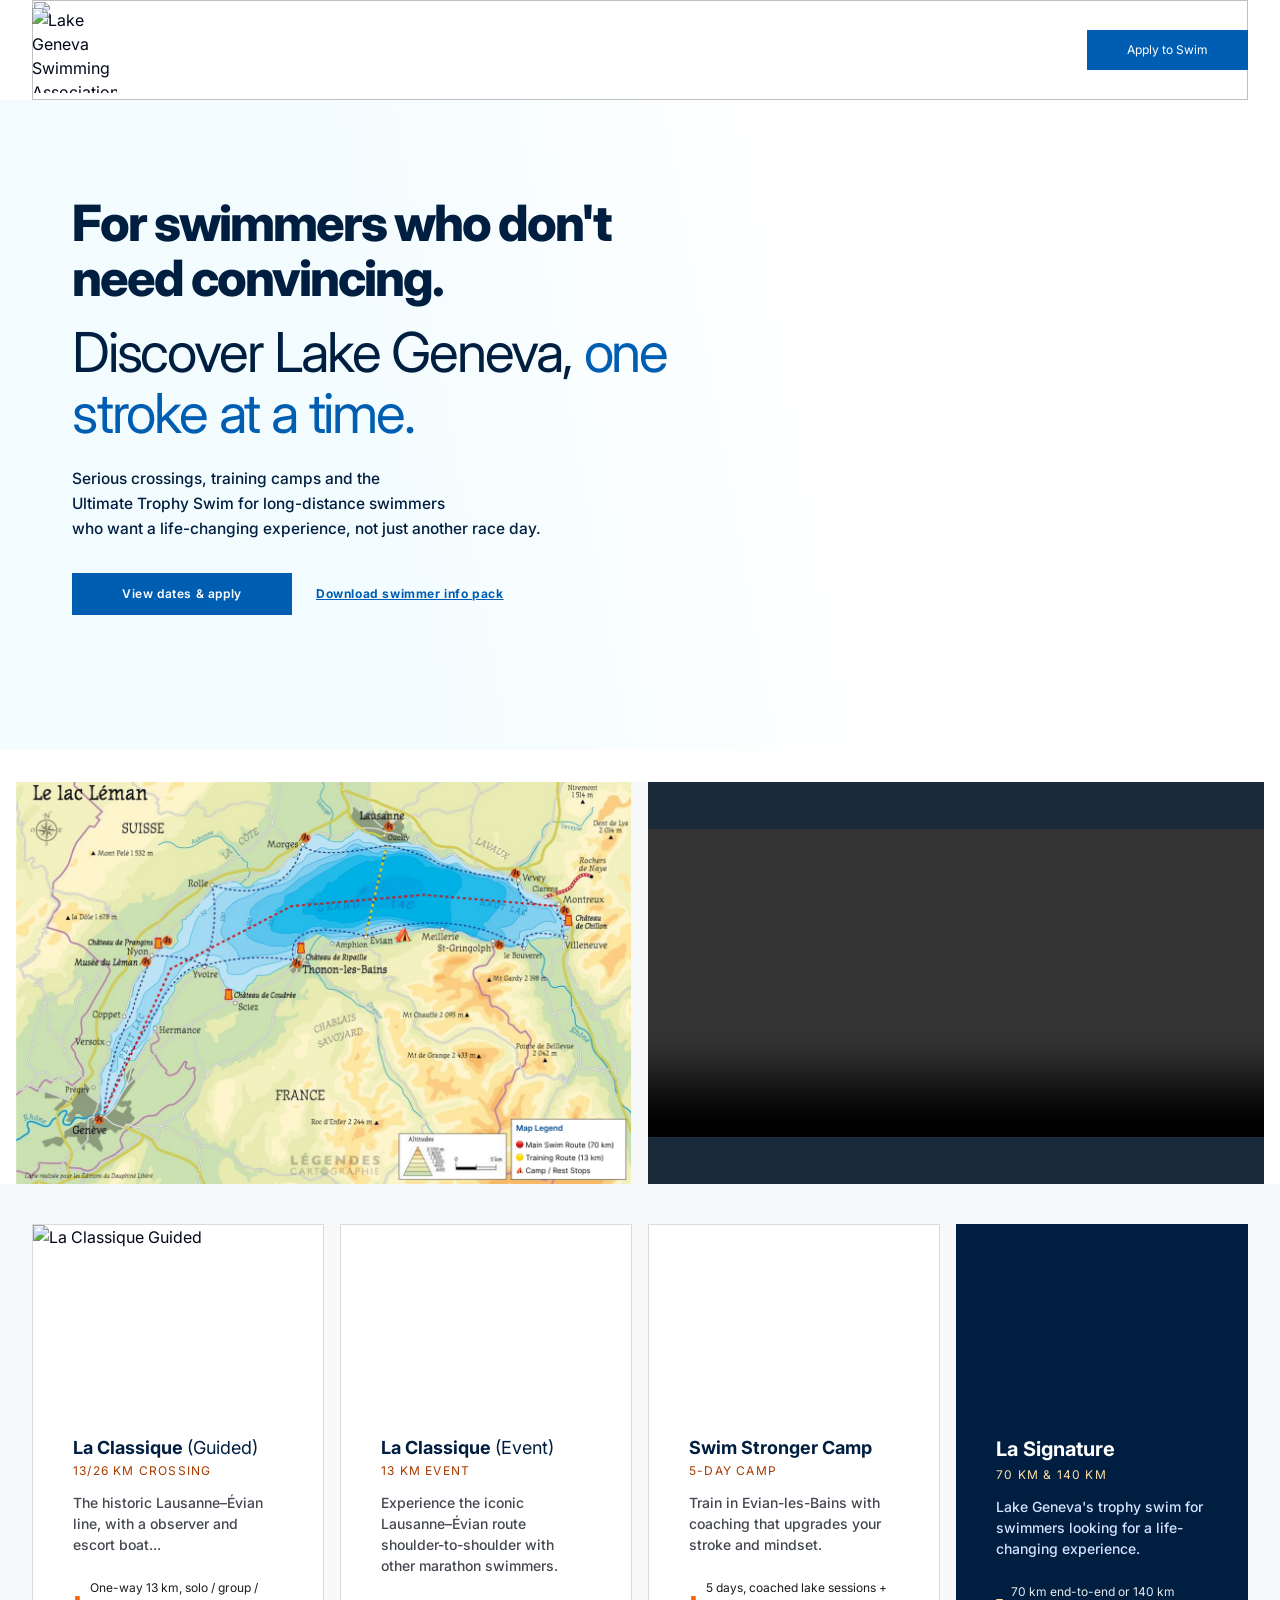
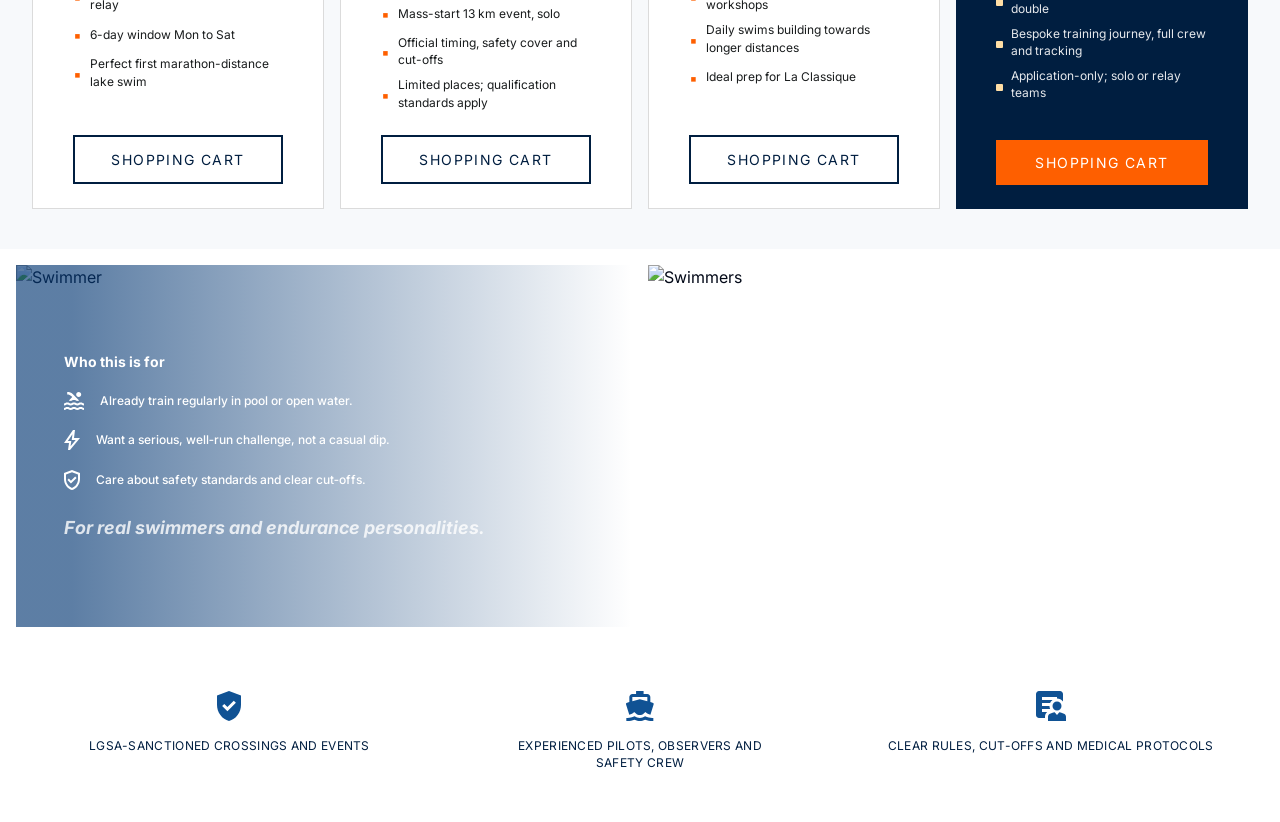
==== commit 1ac18986: "Update issues in html" ====
--- a/Landing Page 2/index.html
+++ b/Landing Page 2/index.html
@@ -42,9 +42,7 @@
                             ><span class="text-[#001E40]">Discover Lake
                                 Geneva,
                             </span><span class="text-[#005EB2]">one stroke at a time.</span></h2>
-                        <p class="text-[#001E40] font-medium leading-[1.6] max-w-[576px] mb-8 top_heading_03">Serious crossings, training camps and the <br>
-                            *Ultimate Trophy Swim* for long-distance swimmers <br> who want a real result, not just another
-                            medal.</p>
+                        <p class="text-[#001E40] font-medium leading-[1.6] max-w-[576px] mb-8 top_heading_03">Serious crossings, training camps and the <br> Ultimate Trophy Swim for long-distance swimmers <br> who want a life-changing experience, not just another race day.</p>
                         <div class="flex flex-wrap items-center gap-x-6 gap-y-3 top_heading_04"><a href="#events"
                                 class="bg-[#005EB2] text-white font-semibold tracking-[0.05em] text-[14px] px-12 py-3 inline-flex items-center justify-center hover:bg-[#004a8f] transition-colors veiw_date_button"
                                 >View dates &amp; apply</a><a href="#info"
@@ -70,7 +68,7 @@
                             src="https://api.builder.io/api/v1/image/assets/TEMP/373e9d958acbe3883fe460c0f4a76512f4ee4ae2?width=1256"
                             alt="Video preview" class="w-full h-full object-cover opacity-70"> -->
                         <div class="absolute inset-0 flex items-center justify-center">
-                            <video controls width="100%;">
+                            <video controls width="100%;" autoplay loop muted playsinline>
                                 <source src="DJI_0004.MP4" type="video/mp4">
                                 Your browser does not support video.
                             </video>
@@ -90,8 +88,8 @@
                                     Classique </span><span class="font-normal">(Guided) </span></h3>
                             <p class="text-[#A63B00] text-[12px] font-normal tracking-[0.1em] uppercase mb-3">13/26 KM
                                 CROSSING</p>
-                            <p class="text-[#43474F] text-[16px] font-medium leading-[1.5] mb-6">The classic
-                                Lausanne–Évian line, with a coach and escort boat dedicated to your swim.</p>
+                            <p class="text-[#43474F] text-[16px] font-medium leading-[1.5] mb-6">The historic
+                                Lausanne–Évian line, with a observer and escort boat...</p>
                             <ul class="space-y-2 mb-0">
                                 <li class="flex items-start gap-2 items-center"><span
                                         class="text-[#FE5F00] mt-0.5 shrink-0">▪</span><span
@@ -108,8 +106,7 @@
                             </ul>
                         </div>
                         <div class="px-6 pb-6 pt-6"><button
-                                class="w-full border-2 border-[#001E40] text-[#001E40] text-[16px] tracking-[0.1em] uppercase py-3 hover:bg-[#001E40] hover:text-white transition-colors">SEE
-                                DETAILS &amp; BOOK</button></div>
+                                class="w-full border-2 border-[#001E40] text-[#001E40] text-[16px] tracking-[0.1em] uppercase py-3 hover:bg-[#001E40] hover:text-white transition-colors">Shopping Cart</button></div>
                     </div>
                     <div class="bg-white border border-[#DBDBDB] flex flex-col">
                         <div class="overflow-hidden container_02" style="height: 192px;">
@@ -120,7 +117,7 @@
                         <div class="flex flex-col flex-1 px-6 pt-5 pb-0">
                             <h3 class="text-[#001E40] text-[20px] leading-[1.56] mb-1"><span class="font-bold">La
                                     Classique </span><span class="font-normal">(Event)</span></h3>
-                            <p class="text-[#A63B00] text-[12px] font-normal tracking-[0.1em] uppercase mb-3">13 KM MASS
+                            <p class="text-[#A63B00] text-[12px] font-normal tracking-[0.1em] uppercase mb-3">13 KM
                                 EVENT</p>
                             <p class="text-[#43474F] text-[16px] font-medium leading-[1.5] mb-6">Experience the iconic
                                 Lausanne–Évian route shoulder-to-shoulder with other marathon swimmers.</p>
@@ -140,13 +137,14 @@
                             </ul>
                         </div>
                         <div class="px-6 pb-6 pt-6"><button
-                                class="w-full border-2 border-[#001E40] text-[#001E40] text-[16px] tracking-[0.1em] uppercase py-3 hover:bg-[#001E40] hover:text-white transition-colors">ENTER
-                                LA CLASSIQUE</button></div>
+                                class="w-full border-2 border-[#001E40] text-[#001E40] text-[16px] tracking-[0.1em] uppercase py-3 hover:bg-[#001E40] hover:text-white transition-colors">Shopping Cart</button></div>
                     </div>
                     <div class="bg-white border border-[#DBDBDB] flex flex-col">
-                        <div class="overflow-hidden" style="height: 192px;"><img
+                        <div class="overflow-hidden container_03" style="height: 192px;">
+                            <!-- <img
                                 src="https://api.builder.io/api/v1/image/assets/TEMP/e1765c96c9f815784cec55c395467b8539de95d6?width=560"
-                                alt="Swim Stronger Camp" class="w-full h-full object-cover"></div>
+                                alt="Swim Stronger Camp" class="w-full h-full object-cover"> -->
+                        </div>
                         <div class="flex flex-col flex-1 px-6 pt-5 pb-0">
                             <h3 class="text-[#001E40] text-[20px] font-bold leading-[1.56] mb-1">Swim Stronger Camp</h3>
                             <p class="text-[#A63B00] text-[12px] font-normal tracking-[0.1em] uppercase mb-3">5-DAY CAMP
@@ -164,30 +162,26 @@
                                         longer distances</span></li>
                                 <li class="flex items-start gap-2 items-center"><span
                                         class="text-[#FE5F00] mt-0.5 shrink-0">▪</span><span
-                                        class="text-[#191C1D] text-[14px] leading-[1.43]">Ideal prep for
+                                        class="text-[#191C1D] text-[14px] leading-[1.43]">Ideal prep for La
                                         Classique</span></li>
                             </ul>
                         </div>
                         <div class="px-6 pb-6 pt-6"><button
-                                class="w-full border-2 border-[#001E40] text-[#001E40] text-[16px] tracking-[0.1em] uppercase py-3 hover:bg-[#001E40] hover:text-white transition-colors">JOIN
-                                THE NEXT CAMP</button></div>
+                                class="w-full border-2 border-[#001E40] text-[#001E40] text-[16px] tracking-[0.1em] uppercase py-3 hover:bg-[#001E40] hover:text-white transition-colors">Shopping cart</button></div>
                     </div>
                     <div class="bg-[#001E40] flex flex-col relative">
-                        <div class="overflow-hidden" style="height: 192px;"><img
+                        <div class="overflow-hidden container_04" style="height: 192px;">
+                            <!-- <img
                                 src="https://api.builder.io/api/v1/image/assets/TEMP/2f84ff1ada2219a098716a5659033db5b1ff4446?width=564"
-                                alt="La Signature" class="w-full h-full object-cover"></div>
-                        <div class="absolute top-[192px] right-6 -translate-y-1/2 flex flex-col items-center fourth_col"><img
-                                src="https://api.builder.io/api/v1/image/assets/TEMP/a458ac5d6836dbe8c72c1bbefe8d00f6ae8655a9?width=115"
-                                alt="Trophée Laurier" class="w-[58px] h-[77px] object-contain"
-                                style="box-shadow: rgba(255, 255, 255, 0.32) 0px 2px 5px 0px;"><span
-                                class="text-[#FFF6E4] text-[9px] leading-[1.1] mt-1 text-center trophee_logo">Trophée Laurier</span>
-                        </div>
+                                alt="La Signature" class="w-full h-full object-cover"> -->
+                            </div>
+                        
                         <div class="flex flex-col flex-1 px-6 pt-5 pb-0">
                             <h3 class="text-white text-[24px] font-bold leading-[1.3] mb-1">La Signature</h3>
                             <p class="text-[#FFDEA5] text-[12px] font-normal tracking-[0.1em] uppercase mb-3">70 KM
                                 &amp; 140 KM</p>
                             <p class="text-[#D5E3FF] text-[16px] font-medium leading-[1.5] mb-6">Lake Geneva's trophy
-                                swims for athletes who want a lifetime result, not just a medal.</p>
+                                swim for swimmers looking for a life-changing experience.</p>
                             <ul class="space-y-2 mb-0">
                                 <li class="flex items-start gap-2 items-center"><span
                                         class="w-[7px] h-[7px] rounded-[1px] bg-[#FFDEA5] shrink-0 mt-1.5"></span><span
@@ -204,8 +198,7 @@
                             </ul>
                         </div>
                         <div class="px-6 pb-6 pt-6"><button
-                                class="w-full bg-[#FE5F00] text-white text-[16px] tracking-[0.1em] uppercase py-3 hover:bg-[#e05300] transition-colors">APPLY
-                                FOR SIGNATURE</button></div>
+                                class="w-full bg-[#FE5F00] text-white text-[16px] tracking-[0.1em] uppercase py-3 hover:bg-[#e05300] transition-colors">Shopping Cart</button></div>
                     </div>
                 </div>
             </section>
@@ -285,4 +278,4 @@
     </div>
 </body>
 
-</html>+</html>
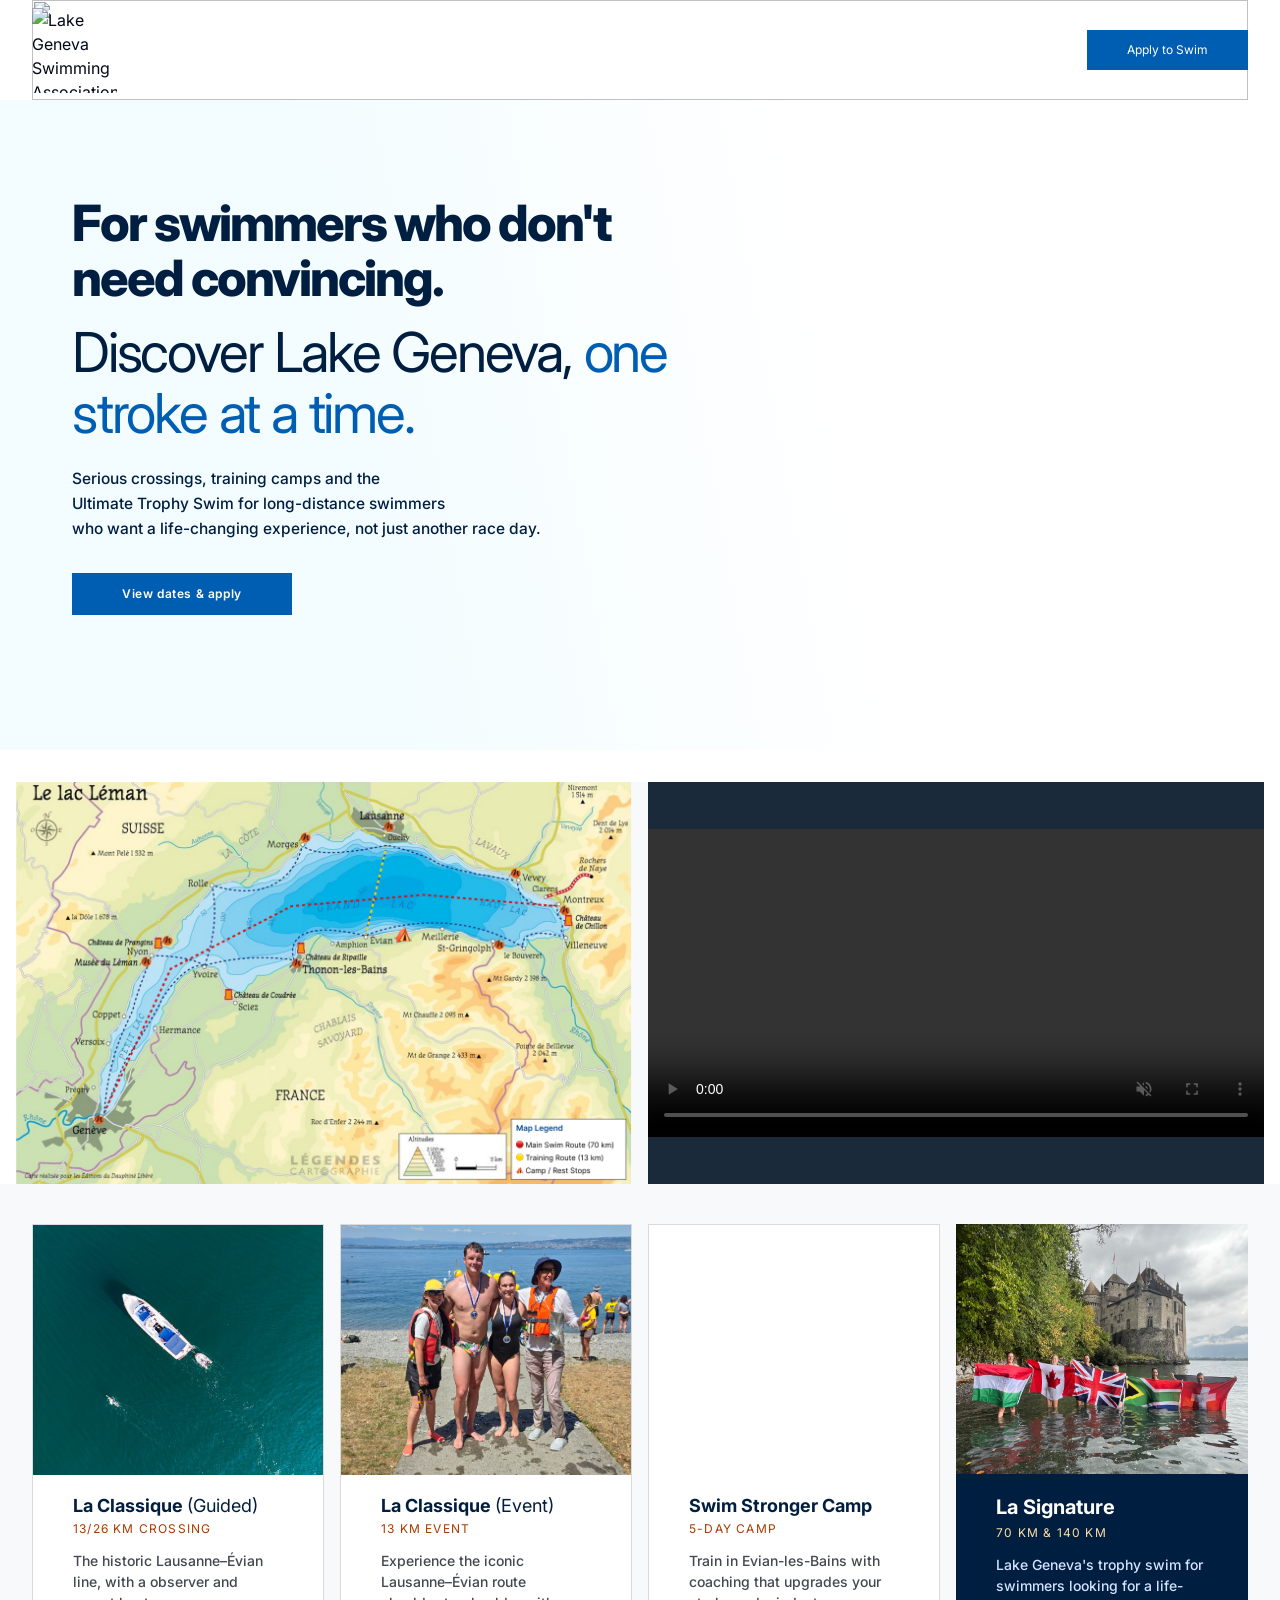
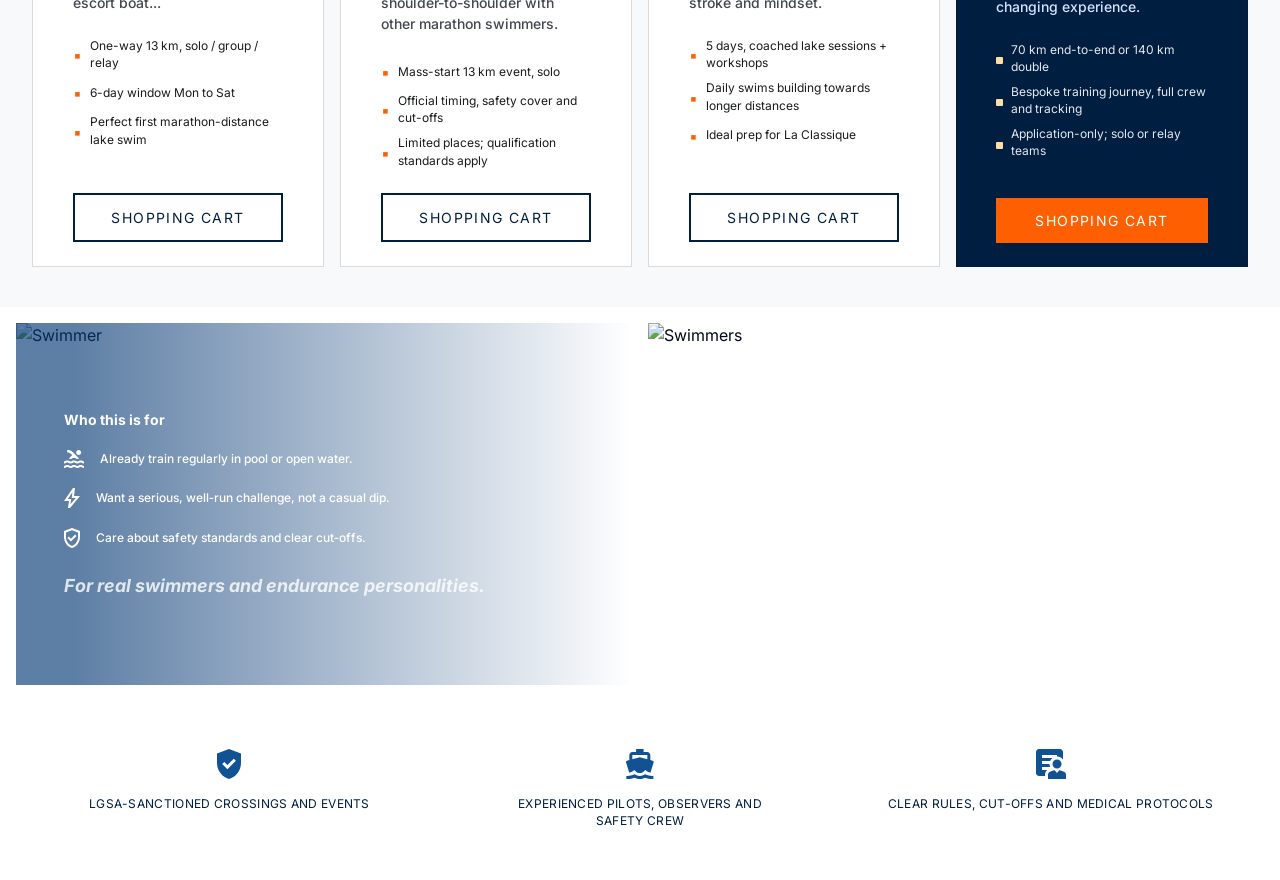
==== commit 195a3536: "Update content" ====
--- a/Landing Page 2/index.html
+++ b/Landing Page 2/index.html
@@ -6,6 +6,7 @@
     <meta name="viewport" content="width=device-width, initial-scale=1.0">
     <title>Landing Page 2</title>
     <link rel="stylesheet" href="style.css">
+    <link rel="icon" type="image/x-icon" href="Favicon.png" />
 </head>
 
 <body>
@@ -23,7 +24,7 @@
                     src="https://api.builder.io/api/v1/image/assets/TEMP/c23f7e8172fa2a5ea082ec764eb03c2306e6fa22?width=2560"
                     alt="" class="absolute inset-0 w-full h-full object-cover object-center">
                 <div class="relative z-10 h-full max-w-[1280px] mx-auto flex items-center justify-between"><img
-                        src="https://api.builder.io/api/v1/image/assets/TEMP/f5c1843435f9fef159a7f1d1badbec2db15dd271?width=170"
+                        src="/LGSA_LOGO.png"
                         alt="Lake Geneva Swimming Association" class="h-[85px] w-[85px] object-contain"><a href="#apply"
                         class="bg-[#005EB2] text-white text-xs font-normal px-6 py-3 inline-flex items-center justify-center hover:bg-[#004a8f] transition-colors apply_to_swim_button">Apply
                         to Swim</a></div>
@@ -45,9 +46,7 @@
                         <p class="text-[#001E40] font-medium leading-[1.6] max-w-[576px] mb-8 top_heading_03">Serious crossings, training camps and the <br> Ultimate Trophy Swim for long-distance swimmers <br> who want a life-changing experience, not just another race day.</p>
                         <div class="flex flex-wrap items-center gap-x-6 gap-y-3 top_heading_04"><a href="#events"
                                 class="bg-[#005EB2] text-white font-semibold tracking-[0.05em] text-[14px] px-12 py-3 inline-flex items-center justify-center hover:bg-[#004a8f] transition-colors veiw_date_button"
-                                >View dates &amp; apply</a><a href="#info"
-                                class="text-[#005EB2] font-bold text-[14px] tracking-[0.05em] underline hover:text-[#004a8f] transition-colors">Download
-                                swimmer info pack</a></div>
+                                >View dates &amp; apply</a></div>
                     </div>
                 </div>
             </section>
@@ -80,8 +79,8 @@
             <section id="events" class="bg-[#F7F9FB] py-10 px-4 sm:px-6 lg:px-8">
                 <div class="max-w-[1280px] mx-auto grid grid-cols-1 sm:grid-cols-2 lg:grid-cols-4 gap-4">
                     <div class="bg-white border border-[#DBDBDB] flex flex-col">
-                        <div class="overflow-hidden" style="height: 192px;"><img
-                                src="https://api.builder.io/api/v1/image/assets/TEMP/be0907ba014fb3b227835b7de31dc0f5631b23ae?width=560"
+                        <div class="overflow-hidden" style="height: 250px;"><img
+                                src="conatiner_01.png"
                                 alt="La Classique Guided" class="w-full h-full object-cover"></div>
                         <div class="flex flex-col flex-1 px-6 pt-5 pb-0">
                             <h3 class="text-[#001E40] text-[20px] leading-[1.56] mb-1"><span class="font-bold">La
@@ -109,7 +108,7 @@
                                 class="w-full border-2 border-[#001E40] text-[#001E40] text-[16px] tracking-[0.1em] uppercase py-3 hover:bg-[#001E40] hover:text-white transition-colors">Shopping Cart</button></div>
                     </div>
                     <div class="bg-white border border-[#DBDBDB] flex flex-col">
-                        <div class="overflow-hidden container_02" style="height: 192px;">
+                        <div class="overflow-hidden container_02" style="height: 250px;">
                             <!-- <img
                                 src="https://api.builder.io/api/v1/image/assets/TEMP/f4f9b4a93ed0b3f85eaea2b04da21d13ee7114ec?width=560"
                                 alt="La Classique Event" class="w-full h-full object-cover"> -->
@@ -140,7 +139,7 @@
                                 class="w-full border-2 border-[#001E40] text-[#001E40] text-[16px] tracking-[0.1em] uppercase py-3 hover:bg-[#001E40] hover:text-white transition-colors">Shopping Cart</button></div>
                     </div>
                     <div class="bg-white border border-[#DBDBDB] flex flex-col">
-                        <div class="overflow-hidden container_03" style="height: 192px;">
+                        <div class="overflow-hidden container_03" style="height: 250px;">
                             <!-- <img
                                 src="https://api.builder.io/api/v1/image/assets/TEMP/e1765c96c9f815784cec55c395467b8539de95d6?width=560"
                                 alt="Swim Stronger Camp" class="w-full h-full object-cover"> -->
@@ -170,7 +169,7 @@
                                 class="w-full border-2 border-[#001E40] text-[#001E40] text-[16px] tracking-[0.1em] uppercase py-3 hover:bg-[#001E40] hover:text-white transition-colors">Shopping cart</button></div>
                     </div>
                     <div class="bg-[#001E40] flex flex-col relative">
-                        <div class="overflow-hidden container_04" style="height: 192px;">
+                        <div class="overflow-hidden container_04" style="height: 250px;">
                             <!-- <img
                                 src="https://api.builder.io/api/v1/image/assets/TEMP/2f84ff1ada2219a098716a5659033db5b1ff4446?width=564"
                                 alt="La Signature" class="w-full h-full object-cover"> -->
--- a/Landing Page 2/style.css
+++ b/Landing Page 2/style.css
@@ -3630,7 +3630,17 @@
 }
 
 .container_02 {
+    background-image: url("container_02_img.jpg");
+    background-size: 100% 100%;
+}
+
+.container_03 {
     background-image: url("https://api.builder.io/api/v1/image/assets/TEMP/f4f9b4a93ed0b3f85eaea2b04da21d13ee7114ec?width=560");
+    background-size: 100% 100%;
+}
+
+.container_04 {
+    background-image: url("container_04_img.jpg");
     background-size: 100% 100%;
 }
 
